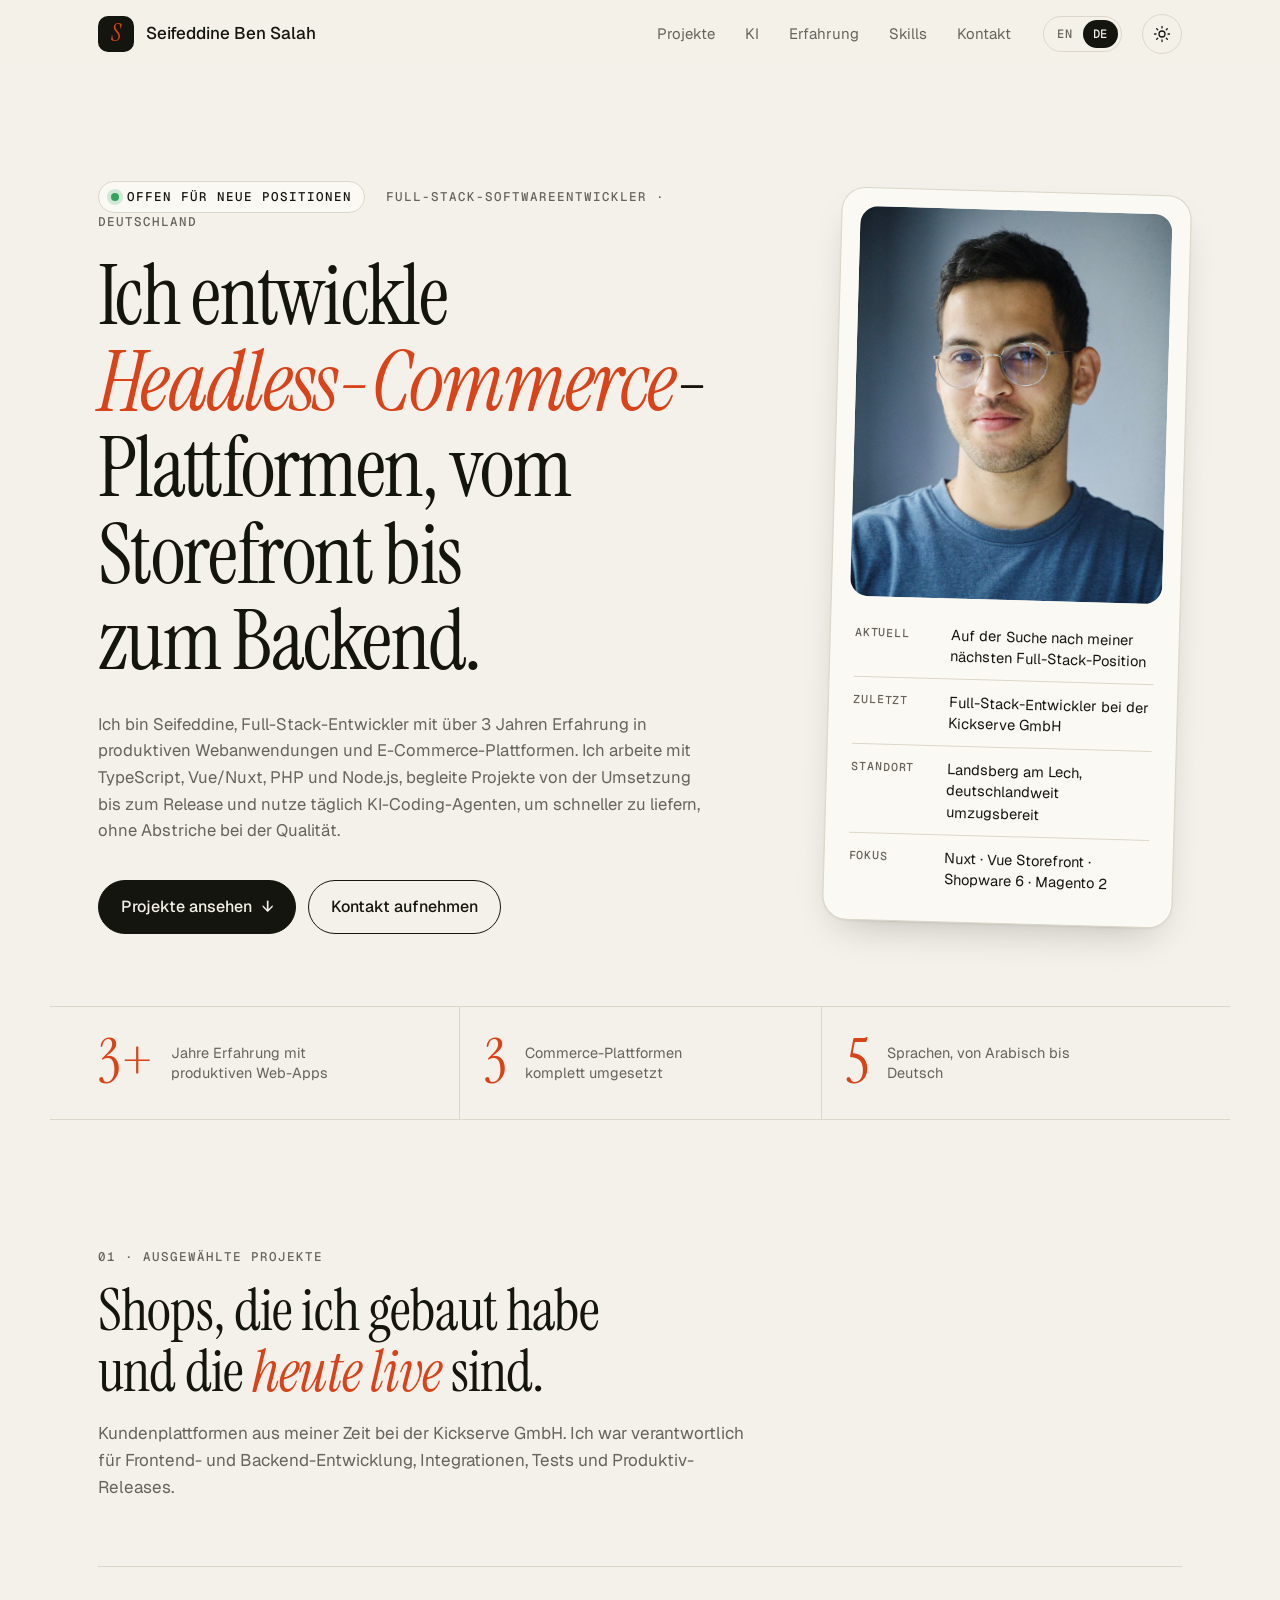
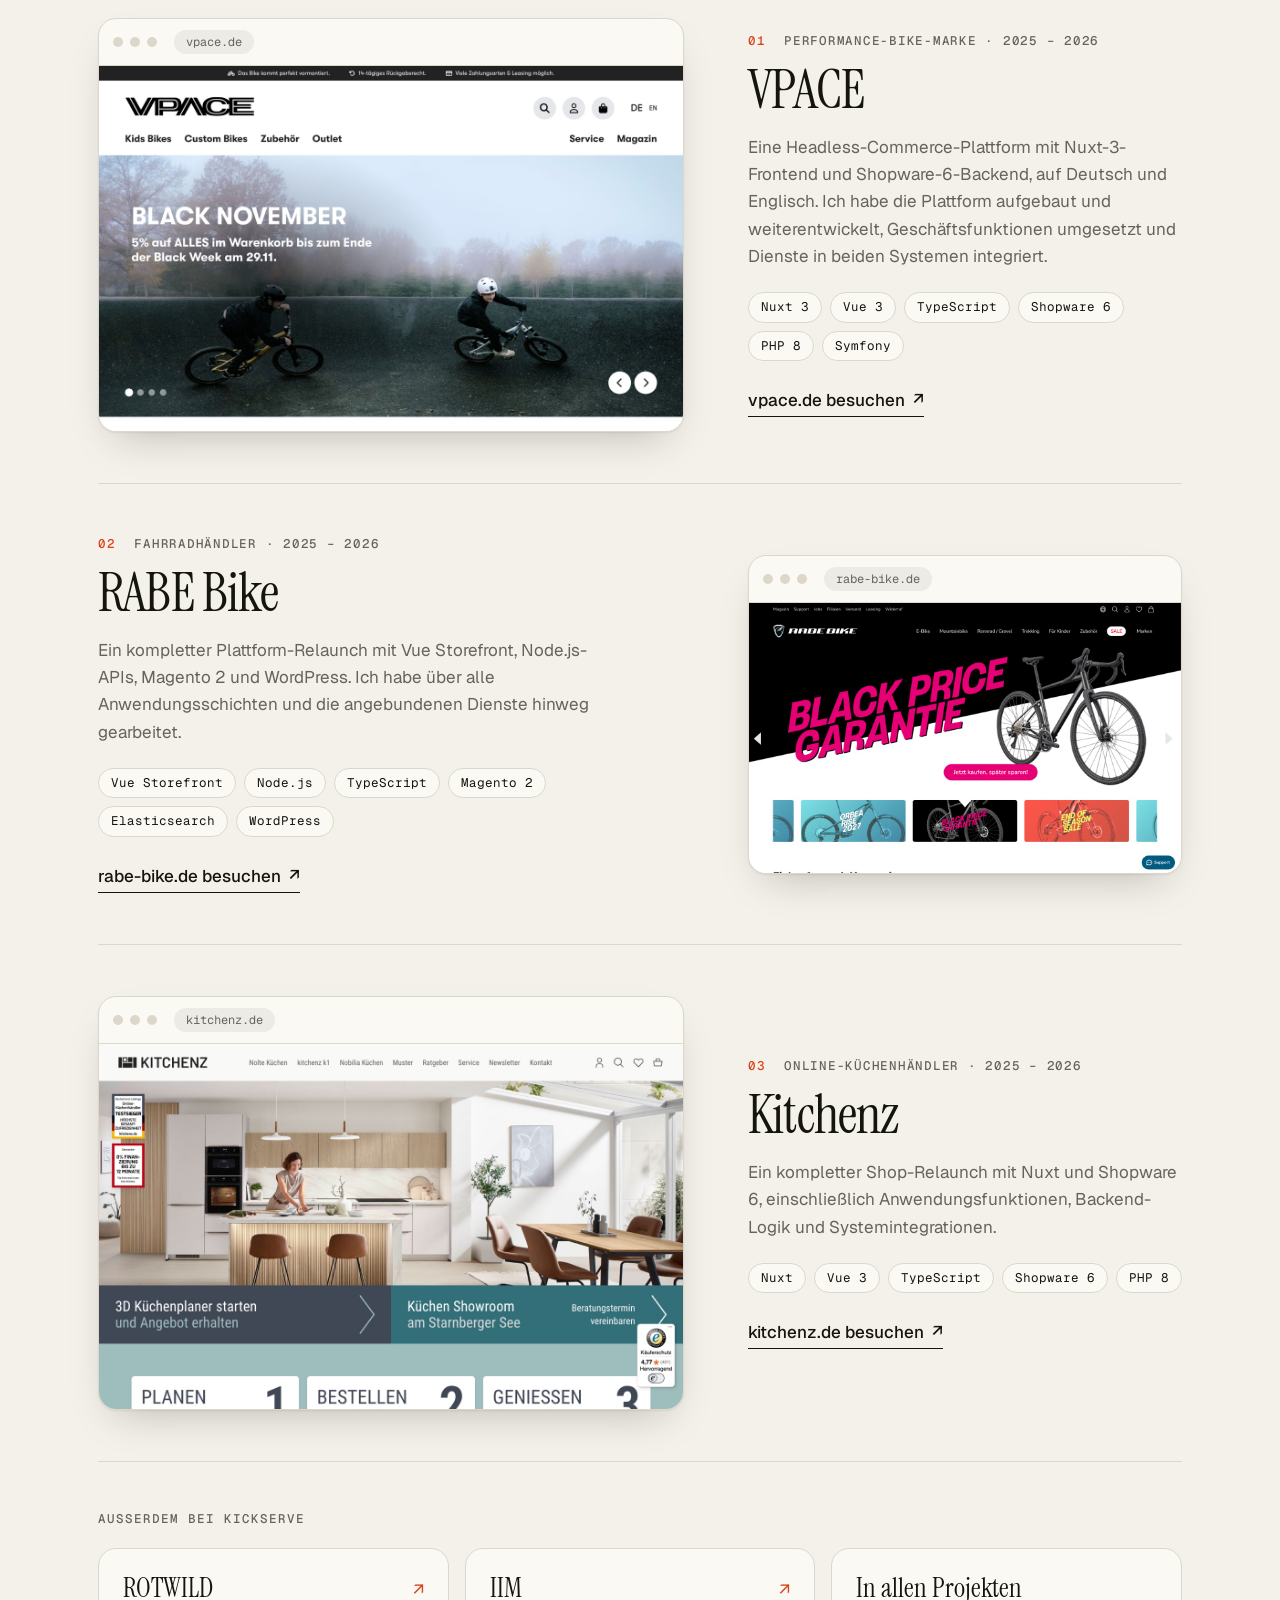
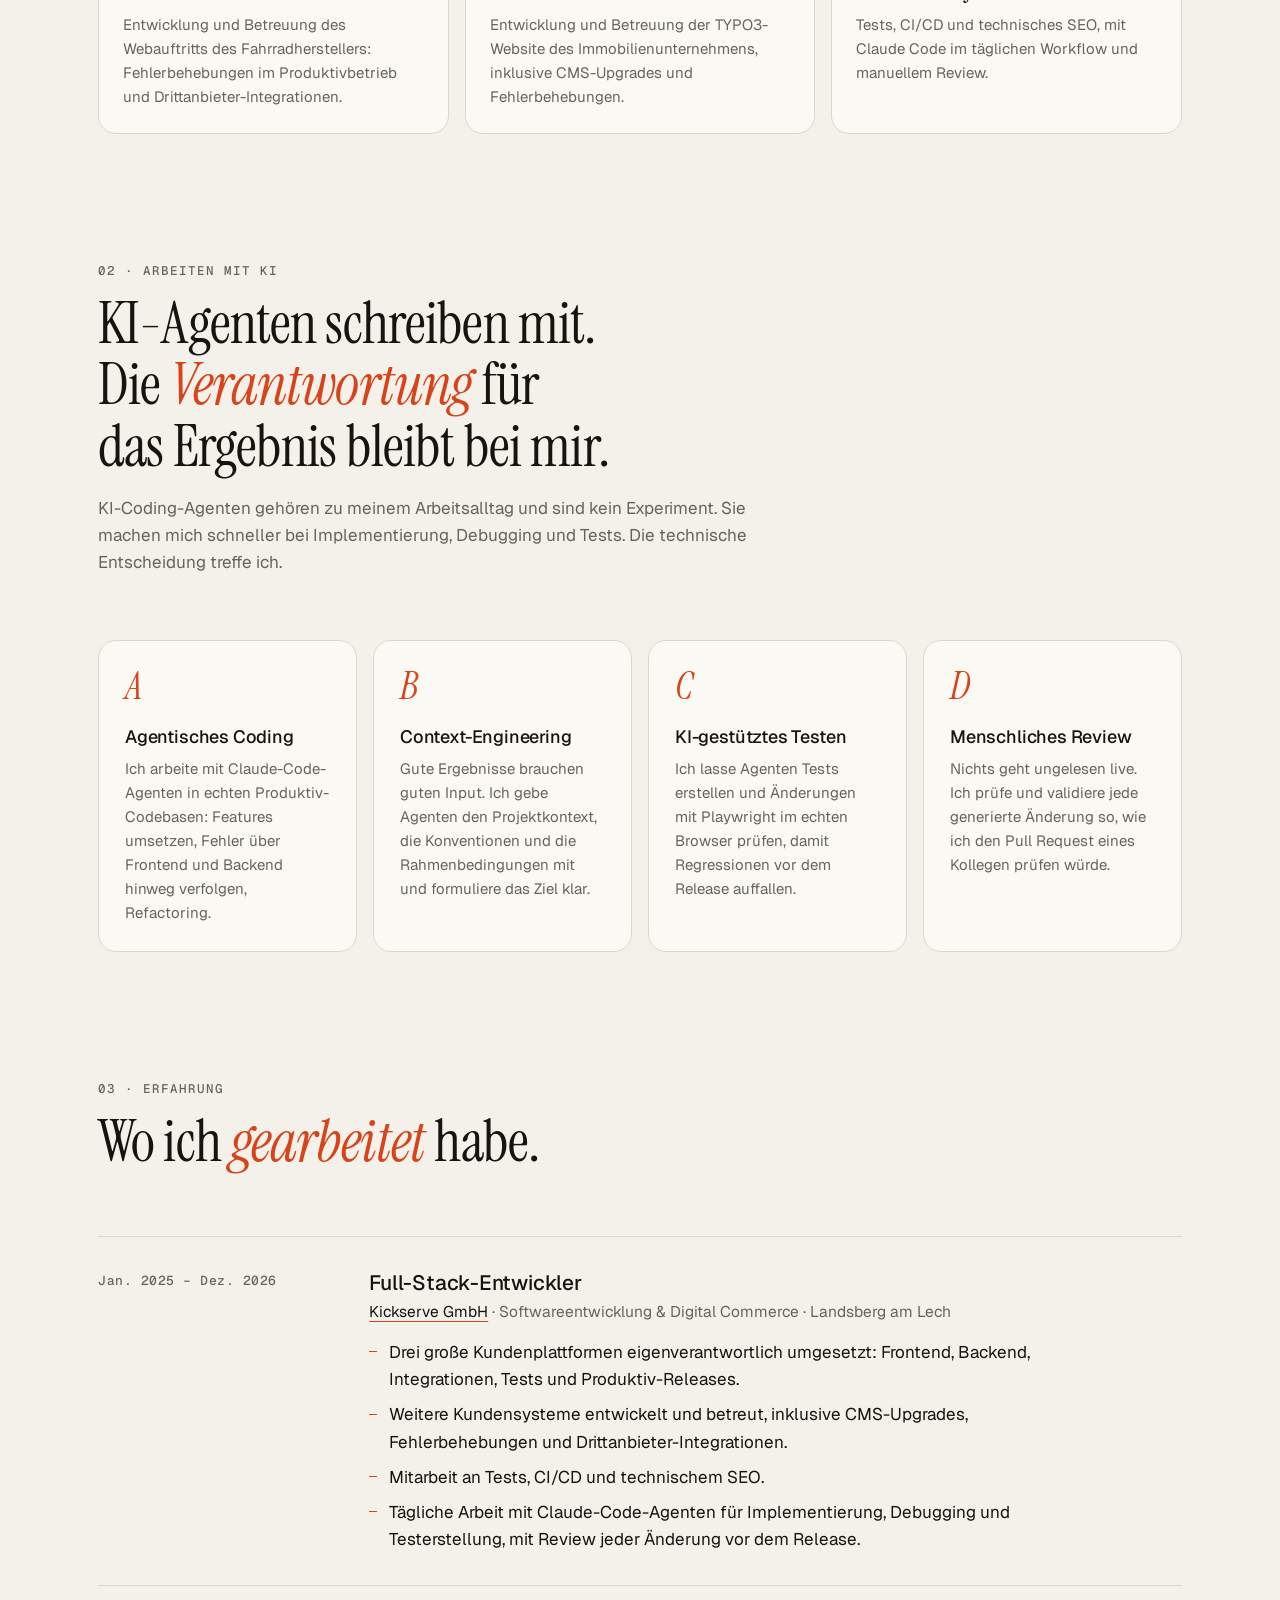
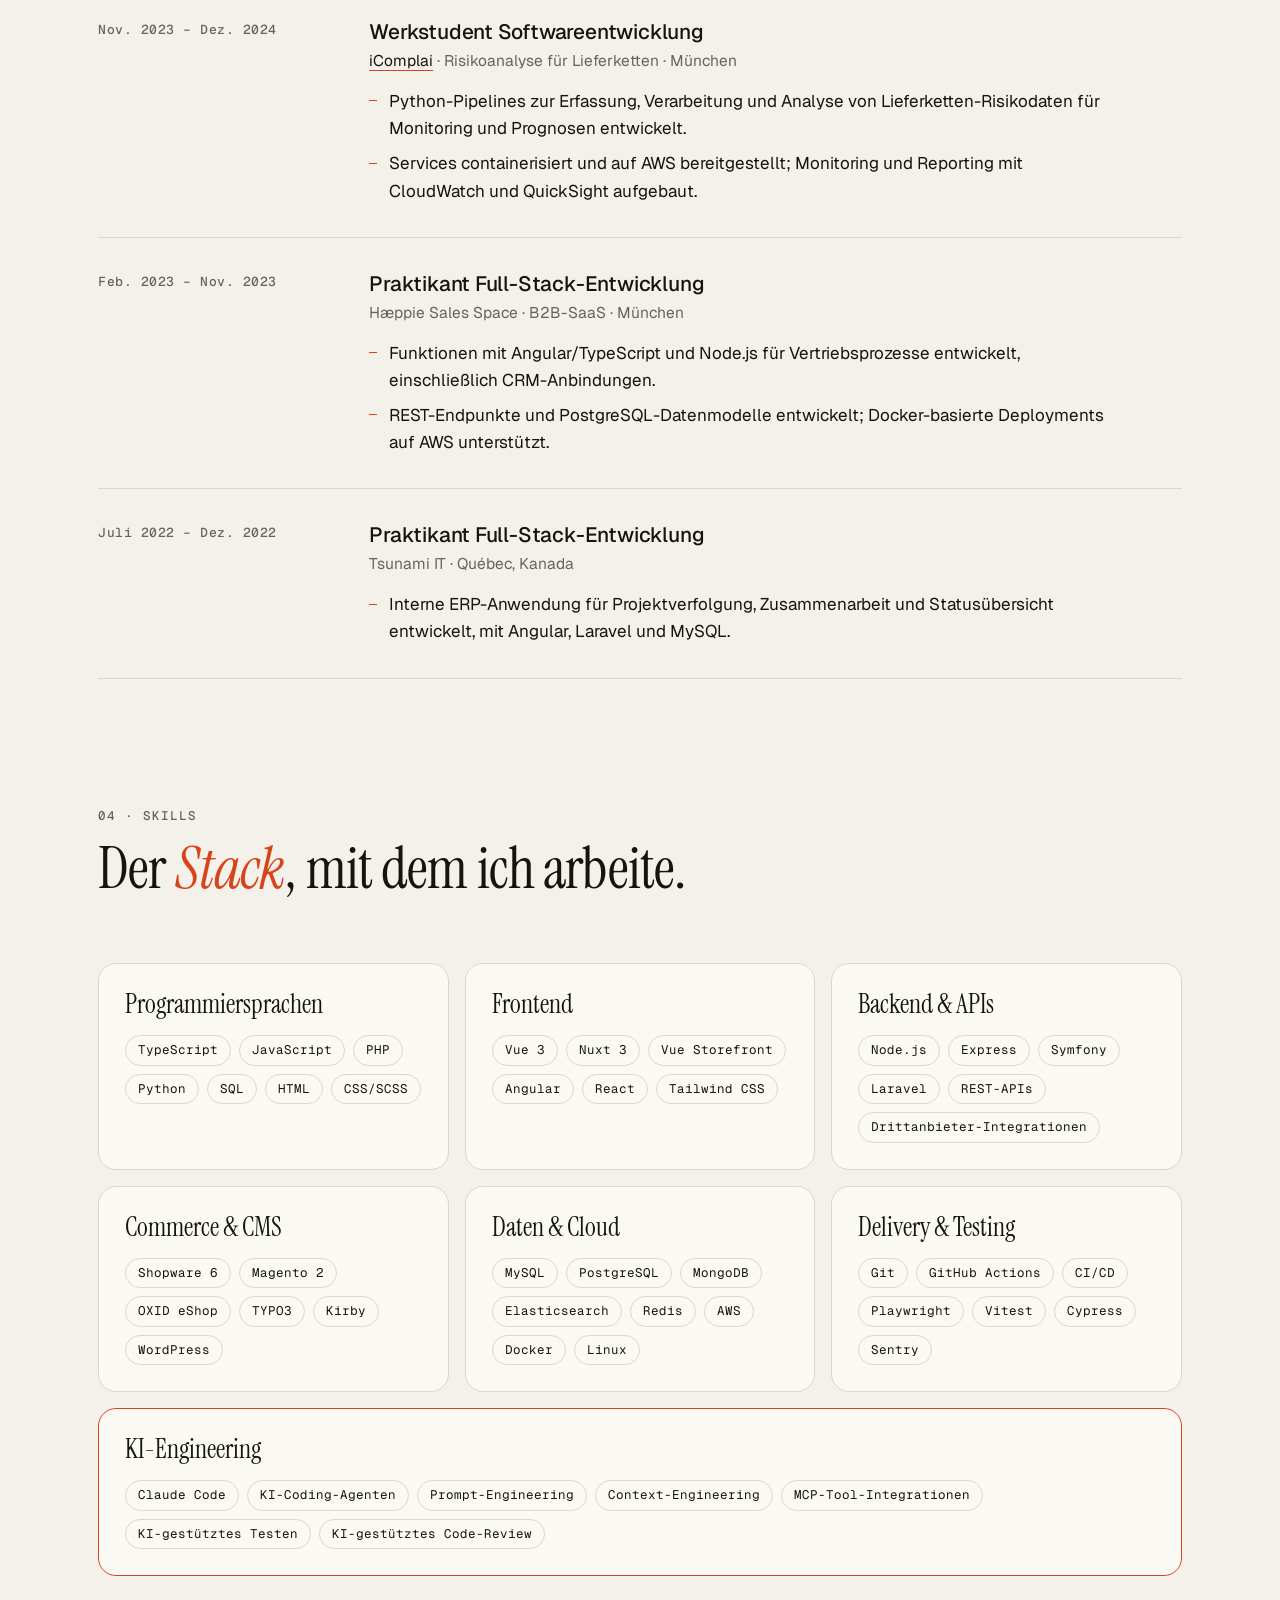
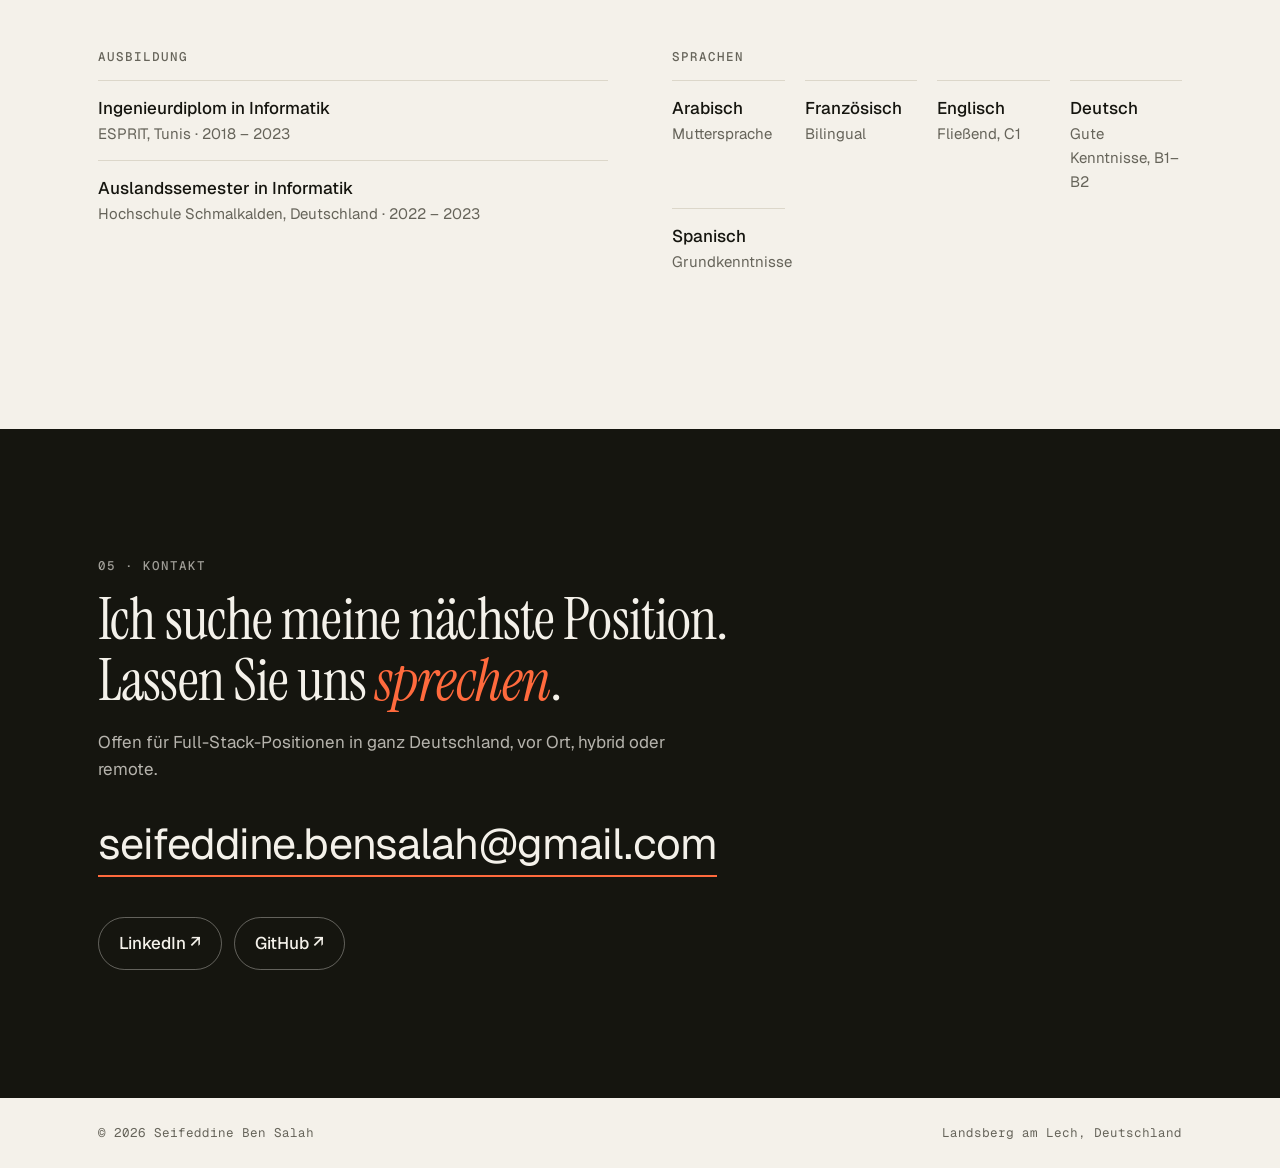
==== de/index.html @ ed7c8c03 "feat: add German version with language switch" ====
<!DOCTYPE html>
<html lang="de">

<head>
  <meta charset="utf-8">
  <meta name="viewport" content="width=device-width, initial-scale=1">
  <title>Seifeddine Ben Salah | Full-Stack-Softwareentwickler</title>
  <meta name="description"
    content="Full-Stack-Softwareentwickler in Deutschland, offen für neue Positionen. Ich entwickle Headless-Commerce-Plattformen mit TypeScript, Vue/Nuxt, PHP und Node.js und arbeite täglich mit KI-Coding-Agenten.">
  <meta name="author" content="Seifeddine Ben Salah">
  <meta name="theme-color" content="#f4f1ea" media="(prefers-color-scheme: light)">
  <meta name="theme-color" content="#0f0f0d" media="(prefers-color-scheme: dark)">

  <meta property="og:type" content="website">
  <meta property="og:locale" content="de_DE">
  <meta property="og:title" content="Seifeddine Ben Salah | Full-Stack-Softwareentwickler">
  <meta property="og:description"
    content="Ich entwickle Headless-Commerce-Plattformen mit TypeScript, Vue/Nuxt, PHP und Node.js.">
  <meta property="og:url" content="https://seifeddinebs.github.io/myportfolio/de/">
  <meta property="og:image" content="https://seifeddinebs.github.io/myportfolio/img/vpace.jpg">

  <link rel="canonical" href="https://seifeddinebs.github.io/myportfolio/de/">
  <link rel="alternate" hreflang="en" href="https://seifeddinebs.github.io/myportfolio/">
  <link rel="alternate" hreflang="de" href="https://seifeddinebs.github.io/myportfolio/de/">
  <link rel="alternate" hreflang="x-default" href="https://seifeddinebs.github.io/myportfolio/">

  <link rel="icon"
    href="data:image/svg+xml,%3Csvg xmlns='http://www.w3.org/2000/svg' viewBox='0 0 64 64'%3E%3Crect width='64' height='64' rx='14' fill='%2315150f'/%3E%3Ctext x='32' y='43' font-family='Georgia,serif' font-style='italic' font-size='34' text-anchor='middle' fill='%23ff6a3d'%3ES%3C/text%3E%3C/svg%3E">

  <link rel="preconnect" href="https://fonts.googleapis.com">
  <link rel="preconnect" href="https://fonts.gstatic.com" crossorigin>
  <link
    href="https://fonts.googleapis.com/css2?family=Geist:wght@400;500;600&family=Geist+Mono:wght@400;500&family=Instrument+Serif:ital@0;1&display=swap"
    rel="stylesheet">
  <link rel="stylesheet" href="../assets/style.css">

  <script>
    // Apply the saved theme before first paint
    try {
      var t = localStorage.getItem('theme');
      if (t === 'light' || t === 'dark') document.documentElement.setAttribute('data-theme', t);
    } catch (e) { }
  </script>
</head>

<body>
  <a class="skip" href="#work">Zum Inhalt springen</a>

  <header class="nav" id="nav">
    <div class="wrap nav__inner">
      <a class="brand" href="#top" aria-label="Seifeddine Ben Salah, zurück nach oben">
        <span class="brand__mark">S</span>
        <span class="brand__name">Seifeddine Ben Salah</span>
      </a>
      <nav class="nav__links" aria-label="Abschnitte">
        <a href="#work">Projekte</a>
        <a href="#ai">KI</a>
        <a href="#experience">Erfahrung</a>
        <a href="#skills">Skills</a>
        <a href="#contact">Kontakt</a>
      </nav>
      <div class="lang" role="group" aria-label="Sprache">
        <a href="../" hreflang="en" lang="en" aria-label="English">EN</a>
        <a href="./" hreflang="de" lang="de" aria-current="true" aria-label="Deutsch">DE</a>
      </div>
      <button class="theme" id="theme" type="button" aria-label="Zwischen hellem und dunklem Design wechseln">
        <svg class="theme__sun" viewBox="0 0 24 24" aria-hidden="true">
          <circle cx="12" cy="12" r="4" />
          <path d="M12 2v2M12 20v2M4.9 4.9l1.4 1.4M17.7 17.7l1.4 1.4M2 12h2M20 12h2M4.9 19.1l1.4-1.4M17.7 6.3l1.4-1.4" />
        </svg>
        <svg class="theme__moon" viewBox="0 0 24 24" aria-hidden="true">
          <path d="M20 14.5A8 8 0 0 1 9.5 4a8 8 0 1 0 10.5 10.5z" />
        </svg>
      </button>
    </div>
  </header>

  <main id="top">

    <!-- ================= HERO ================= -->
    <section class="hero wrap">
      <div class="hero__text">
        <p class="eyebrow reveal"><span class="status"><i></i>Offen für neue Positionen</span>
          Full-Stack-Softwareentwickler · Deutschland</p>
        <h1 class="hero__title reveal">
          Ich entwickle <em>Headless-Commerce</em>-Plattformen, vom Storefront bis zum Backend.
        </h1>
        <p class="hero__lead reveal">
          Ich bin Seifeddine, Full-Stack-Entwickler mit über 3 Jahren Erfahrung in produktiven Webanwendungen
          und E-Commerce-Plattformen. Ich arbeite mit TypeScript, Vue/Nuxt, PHP und Node.js, begleite Projekte
          von der Umsetzung bis zum Release und nutze täglich KI-Coding-Agenten, um schneller zu liefern, ohne
          Abstriche bei der Qualität.
        </p>
        <div class="hero__cta reveal">
          <a class="btn btn--solid" href="#work">Projekte ansehen <span aria-hidden="true">↓</span></a>
          <a class="btn" href="mailto:seifeddine.bensalah@gmail.com">Kontakt aufnehmen</a>
        </div>
      </div>

      <aside class="hero__card reveal">
        <div class="portrait">
          <img src="../img/profile.jpg" width="640" height="800" alt="Porträt von Seifeddine Ben Salah">
        </div>
        <dl class="facts">
          <div>
            <dt>Aktuell</dt>
            <dd>Auf der Suche nach meiner nächsten Full-Stack-Position</dd>
          </div>
          <div>
            <dt>Zuletzt</dt>
            <dd>Full-Stack-Entwickler bei der Kickserve GmbH</dd>
          </div>
          <div>
            <dt>Standort</dt>
            <dd>Landsberg am Lech, deutschlandweit umzugsbereit</dd>
          </div>
          <div>
            <dt>Fokus</dt>
            <dd>Nuxt · Vue Storefront · Shopware 6 · Magento 2</dd>
          </div>
        </dl>
      </aside>
    </section>

    <section class="stats wrap" aria-label="Eckdaten">
      <div class="stat reveal"><b>3+</b><span>Jahre Erfahrung mit produktiven Web-Apps</span></div>
      <div class="stat reveal"><b>3</b><span>Commerce-Plattformen komplett umgesetzt</span></div>
      <div class="stat reveal"><b>5</b><span>Sprachen, von Arabisch bis Deutsch</span></div>
    </section>

    <!-- ================= PROJEKTE ================= -->
    <section class="section wrap" id="work">
      <header class="section__head reveal">
        <p class="eyebrow">01 · Ausgewählte Projekte</p>
        <h2>Shops, die ich gebaut habe und die <em>heute live</em> sind.</h2>
        <p class="section__note">Kundenplattformen aus meiner Zeit bei der Kickserve GmbH. Ich war verantwortlich
          für Frontend- und Backend-Entwicklung, Integrationen, Tests und Produktiv-Releases.</p>
      </header>

      <article class="project reveal">
        <a class="shot" href="https://www.vpace.de/" target="_blank" rel="noopener"
          aria-label="vpace.de in neuem Tab öffnen">
          <span class="shot__bar"><i></i><i></i><i></i><span>vpace.de</span></span>
          <img src="../img/vpace.jpg" width="1280" height="800" loading="lazy" alt="Startseite des VPACE-Onlineshops">
        </a>
        <div class="project__body">
          <p class="project__meta"><span>01</span> Performance-Bike-Marke · 2025 – 2026</p>
          <h3>VPACE</h3>
          <p>Eine Headless-Commerce-Plattform mit Nuxt-3-Frontend und Shopware-6-Backend, auf Deutsch und
            Englisch. Ich habe die Plattform aufgebaut und weiterentwickelt, Geschäftsfunktionen umgesetzt und
            Dienste in beiden Systemen integriert.</p>
          <ul class="tags">
            <li>Nuxt 3</li>
            <li>Vue 3</li>
            <li>TypeScript</li>
            <li>Shopware 6</li>
            <li>PHP 8</li>
            <li>Symfony</li>
          </ul>
          <a class="link" href="https://www.vpace.de/" target="_blank" rel="noopener">vpace.de besuchen <span
              aria-hidden="true">↗</span></a>
        </div>
      </article>

      <article class="project project--flip reveal">
        <a class="shot" href="https://www.rabe-bike.de/" target="_blank" rel="noopener"
          aria-label="rabe-bike.de in neuem Tab öffnen">
          <span class="shot__bar"><i></i><i></i><i></i><span>rabe-bike.de</span></span>
          <img src="../img/rabe.jpg" width="1280" height="800" loading="lazy"
            alt="Startseite des RABE-Bike-Onlineshops">
        </a>
        <div class="project__body">
          <p class="project__meta"><span>02</span> Fahrradhändler · 2025 – 2026</p>
          <h3>RABE Bike</h3>
          <p>Ein kompletter Plattform-Relaunch mit Vue Storefront, Node.js-APIs, Magento 2 und WordPress. Ich
            habe über alle Anwendungsschichten und die angebundenen Dienste hinweg gearbeitet.</p>
          <ul class="tags">
            <li>Vue Storefront</li>
            <li>Node.js</li>
            <li>TypeScript</li>
            <li>Magento 2</li>
            <li>Elasticsearch</li>
            <li>WordPress</li>
          </ul>
          <a class="link" href="https://www.rabe-bike.de/" target="_blank" rel="noopener">rabe-bike.de besuchen <span
              aria-hidden="true">↗</span></a>
        </div>
      </article>

      <article class="project reveal">
        <a class="shot" href="https://www.kitchenz.de/" target="_blank" rel="noopener"
          aria-label="kitchenz.de in neuem Tab öffnen">
          <span class="shot__bar"><i></i><i></i><i></i><span>kitchenz.de</span></span>
          <img src="../img/kitchenz.jpg" width="1280" height="800" loading="lazy"
            alt="Startseite des Kitchenz-Onlineshops">
        </a>
        <div class="project__body">
          <p class="project__meta"><span>03</span> Online-Küchenhändler · 2025 – 2026</p>
          <h3>Kitchenz</h3>
          <p>Ein kompletter Shop-Relaunch mit Nuxt und Shopware 6, einschließlich Anwendungsfunktionen,
            Backend-Logik und Systemintegrationen.</p>
          <ul class="tags">
            <li>Nuxt</li>
            <li>Vue 3</li>
            <li>TypeScript</li>
            <li>Shopware 6</li>
            <li>PHP 8</li>
          </ul>
          <a class="link" href="https://www.kitchenz.de/" target="_blank" rel="noopener">kitchenz.de besuchen <span
              aria-hidden="true">↗</span></a>
        </div>
      </article>

      <div class="more reveal">
        <p class="eyebrow">Außerdem bei Kickserve</p>
        <div class="more__grid">
          <a class="mini" href="https://www.rotwild.com/" target="_blank" rel="noopener">
            <h4>ROTWILD <span aria-hidden="true">↗</span></h4>
            <p>Entwicklung und Betreuung des Webauftritts des Fahrradherstellers: Fehlerbehebungen im
              Produktivbetrieb und Drittanbieter-Integrationen.</p>
          </a>
          <a class="mini" href="https://iim.de/" target="_blank" rel="noopener">
            <h4>IIM <span aria-hidden="true">↗</span></h4>
            <p>Entwicklung und Betreuung der TYPO3-Website des Immobilienunternehmens, inklusive CMS-Upgrades
              und Fehlerbehebungen.</p>
          </a>
          <div class="mini">
            <h4>In allen Projekten</h4>
            <p>Tests, CI/CD und technisches SEO, mit Claude Code im täglichen Workflow und manuellem Review.</p>
          </div>
        </div>
      </div>
    </section>

    <!-- ================= KI ================= -->
    <section class="section wrap" id="ai">
      <header class="section__head reveal">
        <p class="eyebrow">02 · Arbeiten mit KI</p>
        <h2>KI-Agenten schreiben mit. Die <em>Verantwortung</em> für das Ergebnis bleibt bei mir.</h2>
        <p class="section__note">KI-Coding-Agenten gehören zu meinem Arbeitsalltag und sind kein Experiment. Sie
          machen mich schneller bei Implementierung, Debugging und Tests. Die technische Entscheidung treffe
          ich.</p>
      </header>

      <div class="ai">
        <div class="ai__card reveal">
          <span>A</span>
          <h3>Agentisches Coding</h3>
          <p>Ich arbeite mit Claude-Code-Agenten in echten Produktiv-Codebasen: Features umsetzen, Fehler über
            Frontend und Backend hinweg verfolgen, Refactoring.</p>
        </div>
        <div class="ai__card reveal">
          <span>B</span>
          <h3>Context-Engineering</h3>
          <p>Gute Ergebnisse brauchen guten Input. Ich gebe Agenten den Projektkontext, die Konventionen und
            die Rahmenbedingungen mit und formuliere das Ziel klar.</p>
        </div>
        <div class="ai__card reveal">
          <span>C</span>
          <h3>KI-gestütztes Testen</h3>
          <p>Ich lasse Agenten Tests erstellen und Änderungen mit Playwright im echten Browser prüfen, damit
            Regressionen vor dem Release auffallen.</p>
        </div>
        <div class="ai__card reveal">
          <span>D</span>
          <h3>Menschliches Review</h3>
          <p>Nichts geht ungelesen live. Ich prüfe und validiere jede generierte Änderung so, wie ich den Pull
            Request eines Kollegen prüfen würde.</p>
        </div>
      </div>
    </section>

    <!-- ================= ERFAHRUNG ================= -->
    <section class="section wrap" id="experience">
      <header class="section__head reveal">
        <p class="eyebrow">03 · Erfahrung</p>
        <h2>Wo ich <em>gearbeitet</em> habe.</h2>
      </header>

      <ol class="timeline">
        <li class="job reveal">
          <p class="job__date">Jan. 2025 – Dez. 2026</p>
          <div>
            <h3>Full-Stack-Entwickler</h3>
            <p class="job__org"><a href="https://kickserve.de/" target="_blank" rel="noopener">Kickserve GmbH</a>
              · Softwareentwicklung &amp; Digital Commerce · Landsberg am Lech</p>
            <ul>
              <li>Drei große Kundenplattformen eigenverantwortlich umgesetzt: Frontend, Backend,
                Integrationen, Tests und Produktiv-Releases.</li>
              <li>Weitere Kundensysteme entwickelt und betreut, inklusive CMS-Upgrades, Fehlerbehebungen und
                Drittanbieter-Integrationen.</li>
              <li>Mitarbeit an Tests, CI/CD und technischem SEO.</li>
              <li>Tägliche Arbeit mit Claude-Code-Agenten für Implementierung, Debugging und Testerstellung,
                mit Review jeder Änderung vor dem Release.</li>
            </ul>
          </div>
        </li>
        <li class="job reveal">
          <p class="job__date">Nov. 2023 – Dez. 2024</p>
          <div>
            <h3>Werkstudent Softwareentwicklung</h3>
            <p class="job__org"><a href="https://www.icomplai.com/" target="_blank" rel="noopener">iComplai</a>
              · Risikoanalyse für Lieferketten · München</p>
            <ul>
              <li>Python-Pipelines zur Erfassung, Verarbeitung und Analyse von Lieferketten-Risikodaten für
                Monitoring und Prognosen entwickelt.</li>
              <li>Services containerisiert und auf AWS bereitgestellt; Monitoring und Reporting mit CloudWatch
                und QuickSight aufgebaut.</li>
            </ul>
          </div>
        </li>
        <li class="job reveal">
          <p class="job__date">Feb. 2023 – Nov. 2023</p>
          <div>
            <h3>Praktikant Full-Stack-Entwicklung</h3>
            <p class="job__org">Hæppie Sales Space · B2B-SaaS · München</p>
            <ul>
              <li>Funktionen mit Angular/TypeScript und Node.js für Vertriebsprozesse entwickelt,
                einschließlich CRM-Anbindungen.</li>
              <li>REST-Endpunkte und PostgreSQL-Datenmodelle entwickelt; Docker-basierte Deployments auf AWS
                unterstützt.</li>
            </ul>
          </div>
        </li>
        <li class="job reveal">
          <p class="job__date">Juli 2022 – Dez. 2022</p>
          <div>
            <h3>Praktikant Full-Stack-Entwicklung</h3>
            <p class="job__org">Tsunami IT · Québec, Kanada</p>
            <ul>
              <li>Interne ERP-Anwendung für Projektverfolgung, Zusammenarbeit und Statusübersicht entwickelt,
                mit Angular, Laravel und MySQL.</li>
            </ul>
          </div>
        </li>
      </ol>
    </section>

    <!-- ================= SKILLS ================= -->
    <section class="section wrap" id="skills">
      <header class="section__head reveal">
        <p class="eyebrow">04 · Skills</p>
        <h2>Der <em>Stack</em>, mit dem ich arbeite.</h2>
      </header>

      <div class="skills">
        <div class="skill reveal">
          <h3>Programmiersprachen</h3>
          <ul class="tags">
            <li>TypeScript</li>
            <li>JavaScript</li>
            <li>PHP</li>
            <li>Python</li>
            <li>SQL</li>
            <li>HTML</li>
            <li>CSS/SCSS</li>
          </ul>
        </div>
        <div class="skill reveal">
          <h3>Frontend</h3>
          <ul class="tags">
            <li>Vue 3</li>
            <li>Nuxt 3</li>
            <li>Vue Storefront</li>
            <li>Angular</li>
            <li>React</li>
            <li>Tailwind CSS</li>
          </ul>
        </div>
        <div class="skill reveal">
          <h3>Backend &amp; APIs</h3>
          <ul class="tags">
            <li>Node.js</li>
            <li>Express</li>
            <li>Symfony</li>
            <li>Laravel</li>
            <li>REST-APIs</li>
            <li>Drittanbieter-Integrationen</li>
          </ul>
        </div>
        <div class="skill reveal">
          <h3>Commerce &amp; CMS</h3>
          <ul class="tags">
            <li>Shopware 6</li>
            <li>Magento 2</li>
            <li>OXID eShop</li>
            <li>TYPO3</li>
            <li>Kirby</li>
            <li>WordPress</li>
          </ul>
        </div>
        <div class="skill reveal">
          <h3>Daten &amp; Cloud</h3>
          <ul class="tags">
            <li>MySQL</li>
            <li>PostgreSQL</li>
            <li>MongoDB</li>
            <li>Elasticsearch</li>
            <li>Redis</li>
            <li>AWS</li>
            <li>Docker</li>
            <li>Linux</li>
          </ul>
        </div>
        <div class="skill reveal">
          <h3>Delivery &amp; Testing</h3>
          <ul class="tags">
            <li>Git</li>
            <li>GitHub Actions</li>
            <li>CI/CD</li>
            <li>Playwright</li>
            <li>Vitest</li>
            <li>Cypress</li>
            <li>Sentry</li>
          </ul>
        </div>
        <div class="skill skill--wide reveal">
          <h3>KI-Engineering</h3>
          <ul class="tags">
            <li>Claude Code</li>
            <li>KI-Coding-Agenten</li>
            <li>Prompt-Engineering</li>
            <li>Context-Engineering</li>
            <li>MCP-Tool-Integrationen</li>
            <li>KI-gestütztes Testen</li>
            <li>KI-gestütztes Code-Review</li>
          </ul>
        </div>
      </div>

      <div class="duo">
        <div class="reveal">
          <p class="eyebrow">Ausbildung</p>
          <ul class="plain">
            <li><b>Ingenieurdiplom in Informatik</b><span>ESPRIT, Tunis · 2018 – 2023</span></li>
            <li><b>Auslandssemester in Informatik</b><span>Hochschule Schmalkalden, Deutschland · 2022 –
                2023</span></li>
          </ul>
        </div>
        <div class="reveal">
          <p class="eyebrow">Sprachen</p>
          <ul class="plain plain--row">
            <li><b>Arabisch</b><span>Muttersprache</span></li>
            <li><b>Französisch</b><span>Bilingual</span></li>
            <li><b>Englisch</b><span>Fließend, C1</span></li>
            <li><b>Deutsch</b><span>Gute Kenntnisse, B1–B2</span></li>
            <li><b>Spanisch</b><span>Grundkenntnisse</span></li>
          </ul>
        </div>
      </div>
    </section>

    <!-- ================= KONTAKT ================= -->
    <section class="contact" id="contact">
      <div class="wrap reveal">
        <p class="eyebrow">05 · Kontakt</p>
        <h2>Ich suche meine nächste Position. Lassen Sie uns <em>sprechen</em>.</h2>
        <p class="contact__note">Offen für Full-Stack-Positionen in ganz Deutschland, vor Ort, hybrid oder
          remote.</p>
        <a class="contact__mail" href="mailto:seifeddine.bensalah@gmail.com">seifeddine.bensalah@gmail.com</a>
        <div class="contact__links">
          <a href="https://www.linkedin.com/in/seifeddinebensalah/" target="_blank" rel="noopener">LinkedIn <span
              aria-hidden="true">↗</span></a>
          <a href="https://github.com/SeifeddineBS" target="_blank" rel="noopener">GitHub <span
              aria-hidden="true">↗</span></a>
        </div>
      </div>
    </section>
  </main>

  <footer class="footer wrap">
    <span>© <span id="year">2026</span> Seifeddine Ben Salah</span>
    <span>Landsberg am Lech, Deutschland</span>
  </footer>

  <script src="../assets/main.js" defer></script>
</body>

</html>
---- assets/style.css ----
/* ---------- Tokens ---------- */
:root {
  --bg: #f4f1ea;
  --bg-raised: #fbf9f4;
  --ink: #15150f;
  --muted: #66645a;
  --line: #dcd7ca;
  --accent: #d9431a;
  --accent-ink: #ffffff;
  --shadow: 0 1px 2px rgba(21, 21, 15, .06), 0 18px 40px -18px rgba(21, 21, 15, .28);

  --serif: "Instrument Serif", "Iowan Old Style", Georgia, serif;
  --sans: "Geist", ui-sans-serif, system-ui, -apple-system, "Segoe UI", sans-serif;
  --mono: "Geist Mono", ui-monospace, "SF Mono", Menlo, monospace;

  --wrap: 1180px;
  --gutter: clamp(20px, 4vw, 48px);
  --radius: 18px;
  color-scheme: light;
}

@media (prefers-color-scheme: dark) {
  :root:not([data-theme="light"]) {
    --bg: #0f0f0d;
    --bg-raised: #191916;
    --ink: #efece3;
    --muted: #a09d91;
    --line: #2c2b26;
    --accent: #ff6a3d;
    --accent-ink: #15150f;
    --shadow: 0 1px 2px rgba(0, 0, 0, .4), 0 24px 48px -20px rgba(0, 0, 0, .8);
    color-scheme: dark;
  }
}

:root[data-theme="dark"] {
  --bg: #0f0f0d;
  --bg-raised: #191916;
  --ink: #efece3;
  --muted: #a09d91;
  --line: #2c2b26;
  --accent: #ff6a3d;
  --accent-ink: #15150f;
  --shadow: 0 1px 2px rgba(0, 0, 0, .4), 0 24px 48px -20px rgba(0, 0, 0, .8);
  color-scheme: dark;
}

/* ---------- Base ---------- */
*,
*::before,
*::after { box-sizing: border-box; }

html { scroll-behavior: smooth; scroll-padding-top: 88px; -webkit-text-size-adjust: 100%; }

body {
  margin: 0;
  background: var(--bg);
  color: var(--ink);
  font: 400 17px/1.6 var(--sans);
  -webkit-font-smoothing: antialiased;
  text-rendering: optimizeLegibility;
  overflow-x: hidden;
}

img { display: block; max-width: 100%; height: auto; }
a { color: inherit; }
ul, ol { margin: 0; padding: 0; list-style: none; }
h1, h2, h3, h4, p, dl, dd { margin: 0; }
em { font-style: italic; color: var(--accent); }

::selection { background: var(--accent); color: var(--accent-ink); }

:focus-visible { outline: 2px solid var(--accent); outline-offset: 3px; border-radius: 6px; }

.wrap { width: 100%; max-width: var(--wrap); margin-inline: auto; padding-inline: var(--gutter); }

.skip {
  position: absolute; left: 16px; top: -60px; z-index: 100;
  background: var(--ink); color: var(--bg); padding: 10px 16px; border-radius: 10px;
}
.skip:focus { top: 16px; }

.eyebrow {
  font: 500 12.5px/1.4 var(--mono);
  letter-spacing: .08em;
  text-transform: uppercase;
  color: var(--muted);
}

/* ---------- Nav ---------- */
.nav {
  position: sticky; top: 0; z-index: 50;
  background: color-mix(in srgb, var(--bg) 82%, transparent);
  backdrop-filter: blur(14px) saturate(1.4);
  -webkit-backdrop-filter: blur(14px) saturate(1.4);
  border-bottom: 1px solid transparent;
  transition: border-color .25s;
}
.nav.is-stuck { border-bottom-color: var(--line); }
.nav__inner { display: flex; align-items: center; gap: 20px; height: 68px; }

.brand { display: inline-flex; align-items: center; gap: 12px; text-decoration: none; font-weight: 500; margin-right: auto; }
.brand__mark {
  display: grid; place-items: center; width: 36px; height: 36px; border-radius: 10px;
  background: var(--ink); color: var(--accent);
  font: italic 400 24px/1 var(--serif); padding-bottom: 2px;
}
:root[data-theme="dark"] .brand__mark { color: var(--accent); background: var(--bg-raised); border: 1px solid var(--line); }
@media (prefers-color-scheme: dark) {
  :root:not([data-theme="light"]) .brand__mark { background: var(--bg-raised); border: 1px solid var(--line); }
}

.nav__links { display: flex; gap: 6px; }
.nav__links a {
  text-decoration: none; font-size: 15px; color: var(--muted);
  padding: 8px 12px; border-radius: 999px; transition: color .2s, background .2s;
}
.nav__links a:hover { color: var(--ink); background: color-mix(in srgb, var(--ink) 7%, transparent); }

.lang { display: flex; flex: none; padding: 3px; border: 1px solid var(--line); border-radius: 999px; }
.lang a {
  font: 500 12px/1 var(--mono); letter-spacing: .06em; text-decoration: none; color: var(--muted);
  padding: 8px 10px; border-radius: 999px; transition: color .2s, background .2s;
}
.lang a:hover { color: var(--ink); }
.lang a[aria-current="true"] { background: var(--ink); color: var(--bg); }

.theme {
  display: grid; place-items: center; width: 40px; height: 40px; flex: none;
  border: 1px solid var(--line); border-radius: 999px; background: transparent; color: var(--ink);
  cursor: pointer; transition: background .2s, transform .2s;
}
.theme:hover { background: color-mix(in srgb, var(--ink) 7%, transparent); transform: rotate(18deg); }
.theme svg { width: 18px; height: 18px; fill: none; stroke: currentColor; stroke-width: 1.7; stroke-linecap: round; stroke-linejoin: round; }
.theme__moon { display: none; }
:root[data-theme="dark"] .theme__sun { display: none; }
:root[data-theme="dark"] .theme__moon { display: block; }
@media (prefers-color-scheme: dark) {
  :root:not([data-theme="light"]) .theme__sun { display: none; }
  :root:not([data-theme="light"]) .theme__moon { display: block; }
}

/* ---------- Hero ---------- */
.hero {
  display: grid; grid-template-columns: minmax(0, 1.5fr) minmax(280px, .8fr);
  gap: clamp(32px, 6vw, 88px); align-items: center;
  padding-block: clamp(48px, 9vw, 112px) clamp(40px, 6vw, 72px);
}
.hero__title {
  font: 400 clamp(2.7rem, 6.6vw, 5.4rem)/1.02 var(--serif);
  letter-spacing: -.02em;
  margin-top: 22px;
  text-wrap: balance;
}
.hero__lead { max-width: 56ch; margin-top: 28px; font-size: clamp(1.02rem, 1.3vw, 1.18rem); color: var(--muted); }
.hero__cta { display: flex; flex-wrap: wrap; gap: 12px; margin-top: 36px; }

.btn {
  display: inline-flex; align-items: center; gap: 10px;
  padding: 13px 22px; border-radius: 999px; border: 1px solid var(--ink);
  font-weight: 500; font-size: 16px; text-decoration: none;
  transition: transform .2s, background .2s, color .2s;
}
.btn:hover { transform: translateY(-2px); background: var(--ink); color: var(--bg); }
.btn--solid { background: var(--ink); color: var(--bg); }
.btn--solid:hover { background: var(--accent); border-color: var(--accent); color: var(--accent-ink); }

.hero__card {
  background: var(--bg-raised); border: 1px solid var(--line); border-radius: calc(var(--radius) + 6px);
  padding: 18px; box-shadow: var(--shadow); transform: rotate(1.6deg);
  transition: transform .4s cubic-bezier(.2, .7, .2, 1);
}
.hero__card:hover { transform: rotate(0deg); }
.portrait { border-radius: var(--radius); overflow: hidden; background: var(--line); aspect-ratio: 4 / 5; }
.portrait img { width: 100%; height: 100%; object-fit: cover; }
.facts { padding: 6px 6px 2px; }
.facts > div { display: grid; grid-template-columns: 84px 1fr; gap: 12px; padding: 12px 0; border-top: 1px solid var(--line); }
.facts > div:first-child { border-top: 0; margin-top: 8px; }
.facts dt { font: 500 11.5px/1.7 var(--mono); letter-spacing: .08em; text-transform: uppercase; color: var(--muted); }
.facts dd { font-size: 14.5px; line-height: 1.45; }

/* ---------- Stats ---------- */
.stats {
  display: grid; grid-template-columns: repeat(3, 1fr);
  border-block: 1px solid var(--line);
}
.stat { display: flex; align-items: center; gap: 18px; padding: 26px 24px 26px 0; }
.stat + .stat { padding-left: 24px; border-left: 1px solid var(--line); }
.stat b { font: 400 clamp(2.6rem, 5vw, 3.8rem)/1 var(--serif); color: var(--accent); }
.stat span { font-size: 14.5px; line-height: 1.4; color: var(--muted); max-width: 20ch; }

/* ---------- Sections ---------- */
.section { padding-block: clamp(72px, 10vw, 136px) 0; }
.section__head { max-width: 760px; margin-bottom: clamp(36px, 5vw, 64px); }
.section__head h2,
.contact h2 {
  font: 400 clamp(2.1rem, 4.6vw, 3.6rem)/1.06 var(--serif);
  letter-spacing: -.015em; margin-top: 14px; text-wrap: balance;
}
.section__note { margin-top: 18px; color: var(--muted); max-width: 60ch; }

/* ---------- Projects ---------- */
.project {
  display: grid; grid-template-columns: minmax(0, 1.35fr) minmax(0, 1fr);
  gap: clamp(24px, 5vw, 72px); align-items: center;
  padding-block: clamp(28px, 4vw, 52px);
  border-top: 1px solid var(--line);
}
.project--flip .shot { order: 2; }

.shot {
  display: block; text-decoration: none; overflow: hidden;
  border: 1px solid var(--line); border-radius: var(--radius);
  background: var(--bg-raised); box-shadow: var(--shadow);
  transition: transform .45s cubic-bezier(.2, .7, .2, 1), box-shadow .45s;
}
.shot:hover { transform: translateY(-6px); }
.shot__bar {
  display: flex; align-items: center; gap: 7px; padding: 11px 14px;
  border-bottom: 1px solid var(--line);
}
.shot__bar i { width: 10px; height: 10px; border-radius: 50%; background: var(--line); }
.shot__bar span {
  margin-left: 10px; font: 400 12px/1 var(--mono); color: var(--muted);
  padding: 6px 12px; border-radius: 999px; background: color-mix(in srgb, var(--ink) 6%, transparent);
}
.shot img { width: 100%; aspect-ratio: 16 / 10; object-fit: cover; object-position: top; transition: transform .8s cubic-bezier(.2, .7, .2, 1); }
.shot:hover img { transform: scale(1.03); }

.project__meta { font: 500 12.5px/1.4 var(--mono); letter-spacing: .06em; text-transform: uppercase; color: var(--muted); }
.project__meta span { color: var(--accent); margin-right: 10px; }
.project h3 { font: 400 clamp(2.2rem, 4.2vw, 3.4rem)/1.05 var(--serif); letter-spacing: -.015em; margin: 12px 0 16px; }
.project__body > p:not(.project__meta) { color: var(--muted); max-width: 46ch; }

.tags { display: flex; flex-wrap: wrap; gap: 8px; margin-top: 22px; }
.tags li {
  font: 400 12.5px/1 var(--mono); padding: 8px 12px; border-radius: 999px;
  border: 1px solid var(--line); background: var(--bg-raised); white-space: nowrap;
}

.link {
  display: inline-flex; gap: 8px; margin-top: 26px; font-weight: 500; text-decoration: none;
  padding-bottom: 3px; background: linear-gradient(currentColor, currentColor) 0 100% / 100% 1px no-repeat;
  transition: color .2s, background-size .3s;
}
.link:hover { color: var(--accent); }
.link span, .mini h4 span, .contact__links span { transition: transform .25s; display: inline-block; }
.link:hover span, .mini:hover h4 span, .contact__links a:hover span { transform: translate(3px, -3px); }

.more { border-top: 1px solid var(--line); padding-top: clamp(28px, 4vw, 48px); }
.more__grid { display: grid; grid-template-columns: repeat(3, 1fr); gap: 16px; margin-top: 20px; }
.mini {
  display: block; text-decoration: none; padding: 24px;
  border: 1px solid var(--line); border-radius: var(--radius); background: var(--bg-raised);
  transition: transform .25s, border-color .25s;
}
a.mini:hover { transform: translateY(-4px); border-color: var(--ink); }
.mini h4 { font: 400 1.7rem/1.1 var(--serif); display: flex; justify-content: space-between; align-items: baseline; }
.mini h4 span { font: 400 1.1rem var(--sans); color: var(--accent); }
.mini p { margin-top: 10px; font-size: 15px; color: var(--muted); }

/* ---------- AI ---------- */
.ai { display: grid; grid-template-columns: repeat(4, 1fr); gap: 16px; }
.ai__card {
  padding: 26px; border: 1px solid var(--line); border-radius: var(--radius); background: var(--bg-raised);
  transition: transform .25s, border-color .25s;
}
.ai__card:hover { transform: translateY(-4px); border-color: var(--accent); }
.ai__card span { font: italic 400 2.4rem/1 var(--serif); color: var(--accent); }
.ai__card h3 { font: 500 1.12rem/1.3 var(--sans); letter-spacing: -.01em; margin-top: 18px; }
.ai__card p { margin-top: 8px; font-size: 15px; color: var(--muted); }

.status {
  display: inline-flex; align-items: center; gap: 8px; margin-right: 12px; padding: 6px 12px;
  border: 1px solid var(--line); border-radius: 999px; background: var(--bg-raised); color: var(--ink);
}
.status i { width: 8px; height: 8px; border-radius: 50%; background: #2fa45f; box-shadow: 0 0 0 4px rgba(47, 164, 95, .2); }

/* ---------- Experience ---------- */
.job {
  display: grid; grid-template-columns: 220px minmax(0, 1fr); gap: clamp(16px, 4vw, 56px);
  padding-block: 32px; border-top: 1px solid var(--line);
}
.job:last-child { border-bottom: 1px solid var(--line); }
.job__date { font: 500 13px/1.9 var(--mono); letter-spacing: .04em; color: var(--muted); }
.job h3 { font: 500 1.3rem/1.3 var(--sans); letter-spacing: -.01em; }
.job__org { margin-top: 4px; color: var(--muted); font-size: 15.5px; }
.job__org a { color: var(--ink); text-decoration-color: var(--accent); text-underline-offset: 4px; }
.job__org a:hover { color: var(--accent); }
.job ul { margin-top: 14px; display: grid; gap: 8px; max-width: 68ch; }
.job li { position: relative; padding-left: 20px; }
.job li::before { content: ""; position: absolute; left: 0; top: .72em; width: 8px; height: 1px; background: var(--accent); }

/* ---------- Skills ---------- */
.skills { display: grid; grid-template-columns: repeat(3, 1fr); gap: 16px; }
.skill { padding: 26px; border: 1px solid var(--line); border-radius: var(--radius); background: var(--bg-raised); }
.skill h3 { font: 400 1.65rem/1.1 var(--serif); }
.skill .tags { margin-top: 16px; }
.skill .tags li { background: transparent; }
.skill--wide { grid-column: 1 / -1; border-color: var(--accent); }

.duo { display: grid; grid-template-columns: 1fr 1fr; gap: clamp(28px, 5vw, 72px); margin-top: clamp(40px, 6vw, 72px); }
.plain { margin-top: 14px; }
.plain li { display: flex; flex-direction: column; padding: 14px 0; border-top: 1px solid var(--line); }
.plain b { font-weight: 500; }
.plain span { color: var(--muted); font-size: 15px; }
.plain--row { display: grid; grid-template-columns: repeat(auto-fill, minmax(110px, 1fr)); column-gap: 20px; }

/* ---------- Contact ---------- */
.contact {
  margin-top: clamp(80px, 11vw, 150px);
  padding-block: clamp(72px, 10vw, 128px);
  background: var(--ink); color: var(--bg);
}
.contact .eyebrow { color: color-mix(in srgb, var(--bg) 62%, transparent); }
.contact em { color: #ff6a3d; }
.contact__mail {
  display: inline-block; margin-top: 36px; text-decoration: none; overflow-wrap: anywhere;
  font: 400 clamp(1.35rem, 3.6vw, 2.7rem)/1.2 var(--sans); letter-spacing: -.02em;
  padding-bottom: 6px; background: linear-gradient(#ff6a3d, #ff6a3d) 0 100% / 100% 2px no-repeat;
  transition: color .2s;
}
.contact__mail:hover { color: #ff6a3d; }
.contact__note { margin-top: 18px; max-width: 52ch; opacity: .72; }
.contact__links { display: flex; flex-wrap: wrap; gap: 12px; margin-top: 40px; }
.contact__links a {
  text-decoration: none; padding: 12px 20px; border-radius: 999px; font-weight: 500;
  border: 1px solid color-mix(in srgb, var(--bg) 35%, transparent); transition: background .2s, color .2s;
}
.contact__links a:hover { background: var(--bg); color: var(--ink); }

:root[data-theme="dark"] .contact { background: var(--bg-raised); color: var(--ink); border-top: 1px solid var(--line); }
:root[data-theme="dark"] .contact .eyebrow { color: var(--muted); }
:root[data-theme="dark"] .contact__links a { border-color: var(--line); }
:root[data-theme="dark"] .contact__links a:hover { background: var(--ink); color: var(--bg); }
@media (prefers-color-scheme: dark) {
  :root:not([data-theme="light"]) .contact { background: var(--bg-raised); color: var(--ink); border-top: 1px solid var(--line); }
  :root:not([data-theme="light"]) .contact .eyebrow { color: var(--muted); }
  :root:not([data-theme="light"]) .contact__links a { border-color: var(--line); }
  :root:not([data-theme="light"]) .contact__links a:hover { background: var(--ink); color: var(--bg); }
}

.footer {
  display: flex; flex-wrap: wrap; justify-content: space-between; gap: 8px;
  padding-block: 26px; font: 400 12.5px/1.4 var(--mono); color: var(--muted);
}

/* ---------- Reveal on scroll ---------- */
.js .reveal { opacity: 0; transform: translateY(18px); transition: opacity .7s ease, transform .7s cubic-bezier(.2, .7, .2, 1); }
.js .reveal.is-in { opacity: 1; transform: none; }
.js .hero__card.reveal { transform: translateY(18px) rotate(1.6deg); }
.js .hero__card.reveal.is-in { transform: rotate(1.6deg); }
.js .hero__card.reveal.is-in:hover { transform: rotate(0deg); }

@media (prefers-reduced-motion: reduce) {
  html { scroll-behavior: auto; }
  .js .reveal { opacity: 1; transform: none; transition: none; }
  .js .hero__card.reveal { transform: none; }
  * { transition-duration: .01ms !important; }
}

/* ---------- Responsive ---------- */
@media (max-width: 900px) {
  .hero { grid-template-columns: 1fr; }
  .hero__card { max-width: 420px; }
  .project, .project--flip { grid-template-columns: 1fr; }
  .project--flip .shot { order: 0; }
  .more__grid, .skills, .ai { grid-template-columns: 1fr 1fr; }
  .job { grid-template-columns: 1fr; gap: 6px; }
  .duo { grid-template-columns: 1fr; }
}

@media (max-width: 640px) {
  body { font-size: 16px; }
  .brand__name { display: none; }
  .nav__inner { gap: 8px; }
  .nav__links { gap: 0; flex: 1; min-width: 0; overflow-x: auto; scrollbar-width: none; margin-right: 4px; }
  .nav__links::-webkit-scrollbar { display: none; }
  .nav__links a { padding: 8px 8px; font-size: 14px; white-space: nowrap; }
  .brand { margin-right: 4px; }
  .stats { grid-template-columns: 1fr; }
  .stat { padding: 18px 0; }
  .stat + .stat { padding-left: 0; border-left: 0; border-top: 1px solid var(--line); }
  .stat b { min-width: 64px; }
  .stat span { max-width: none; }
  .more__grid, .skills, .ai { grid-template-columns: 1fr; }
  .status { display: flex; width: fit-content; margin: 0 0 12px; }
  .facts > div { grid-template-columns: 76px 1fr; }
}
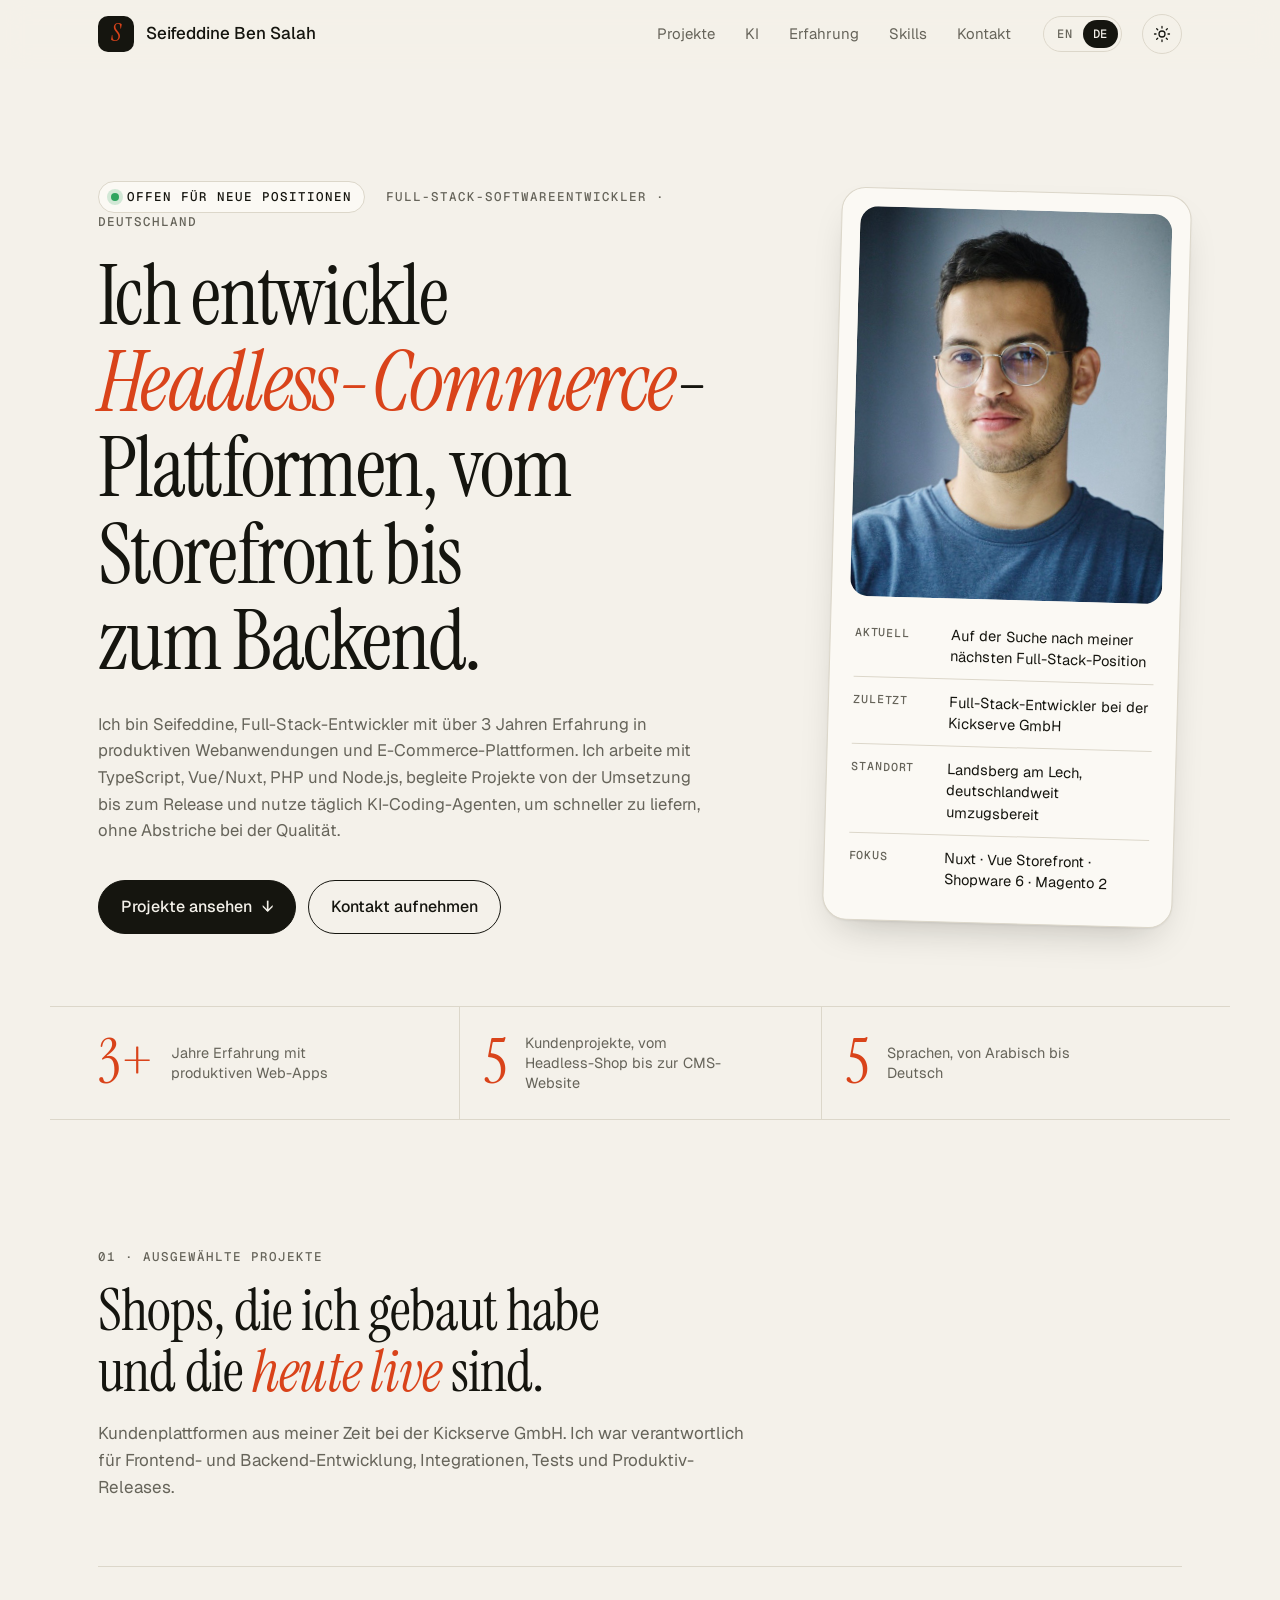
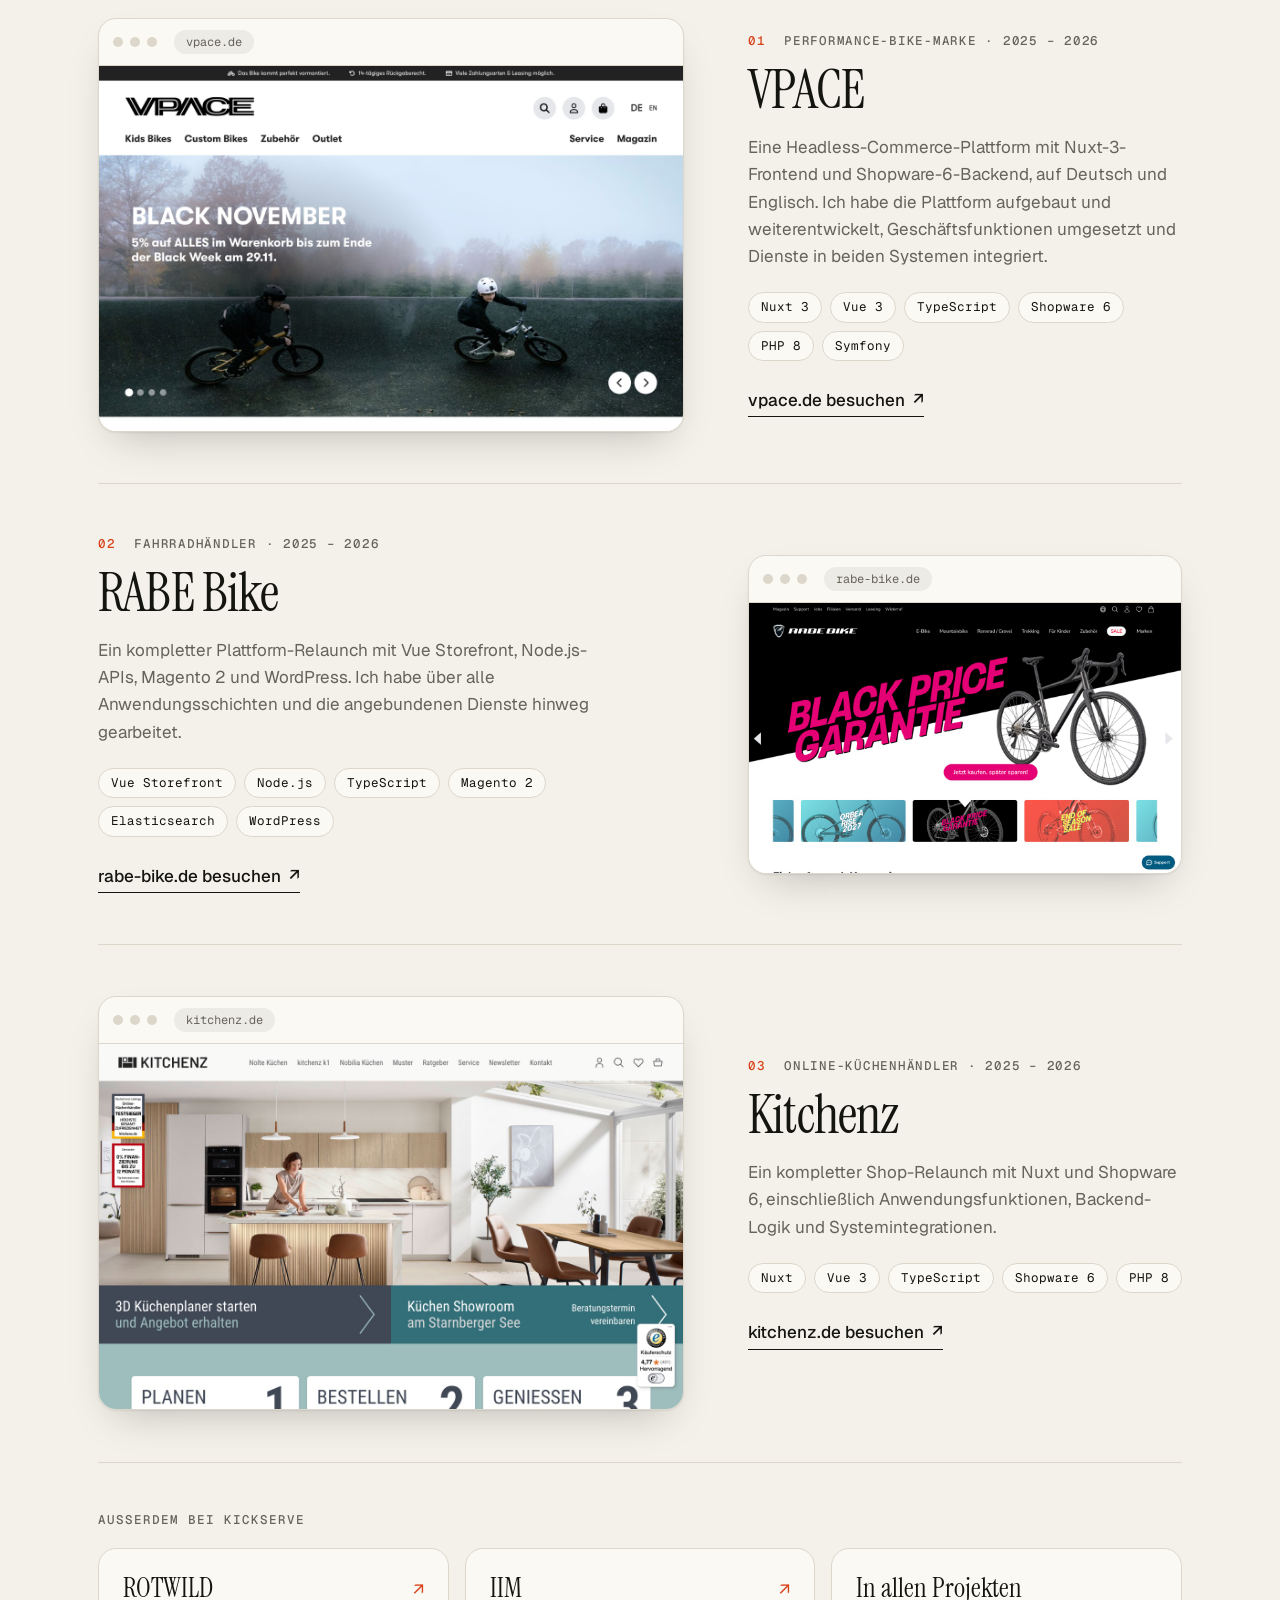
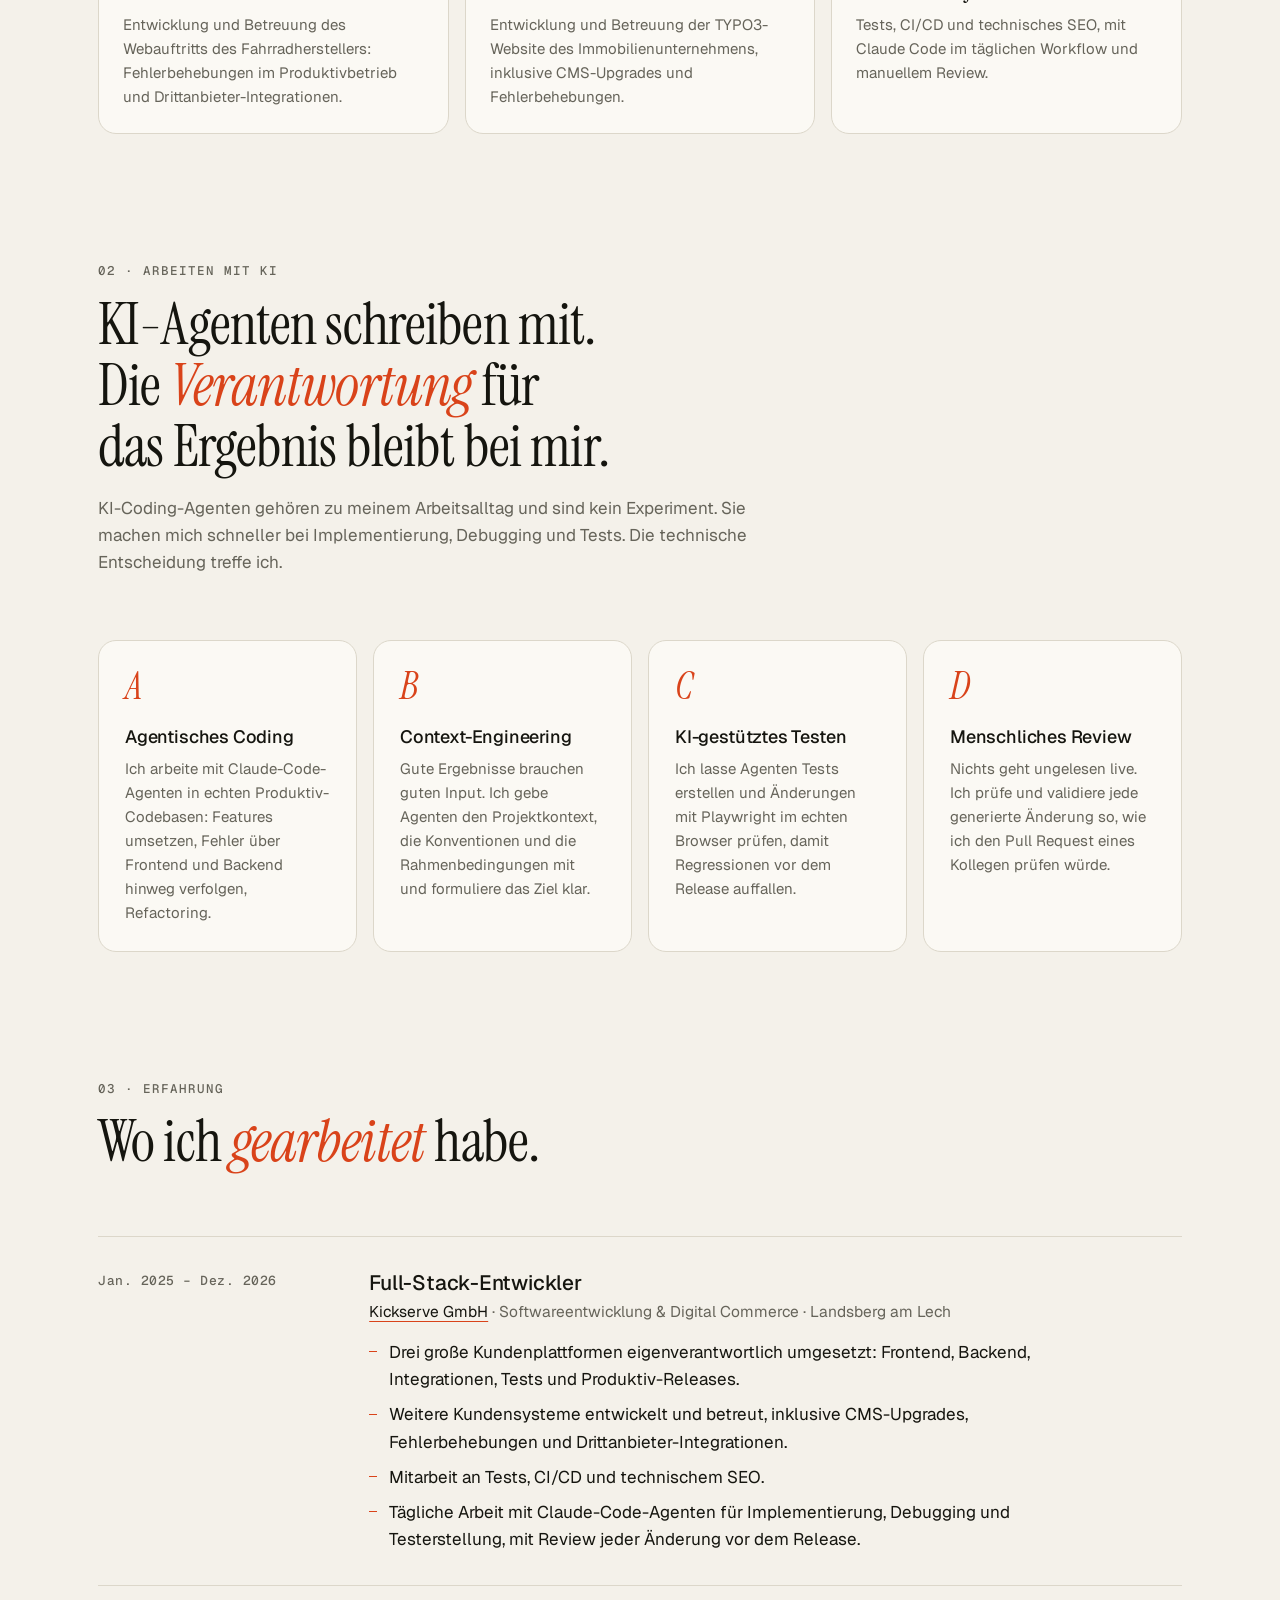
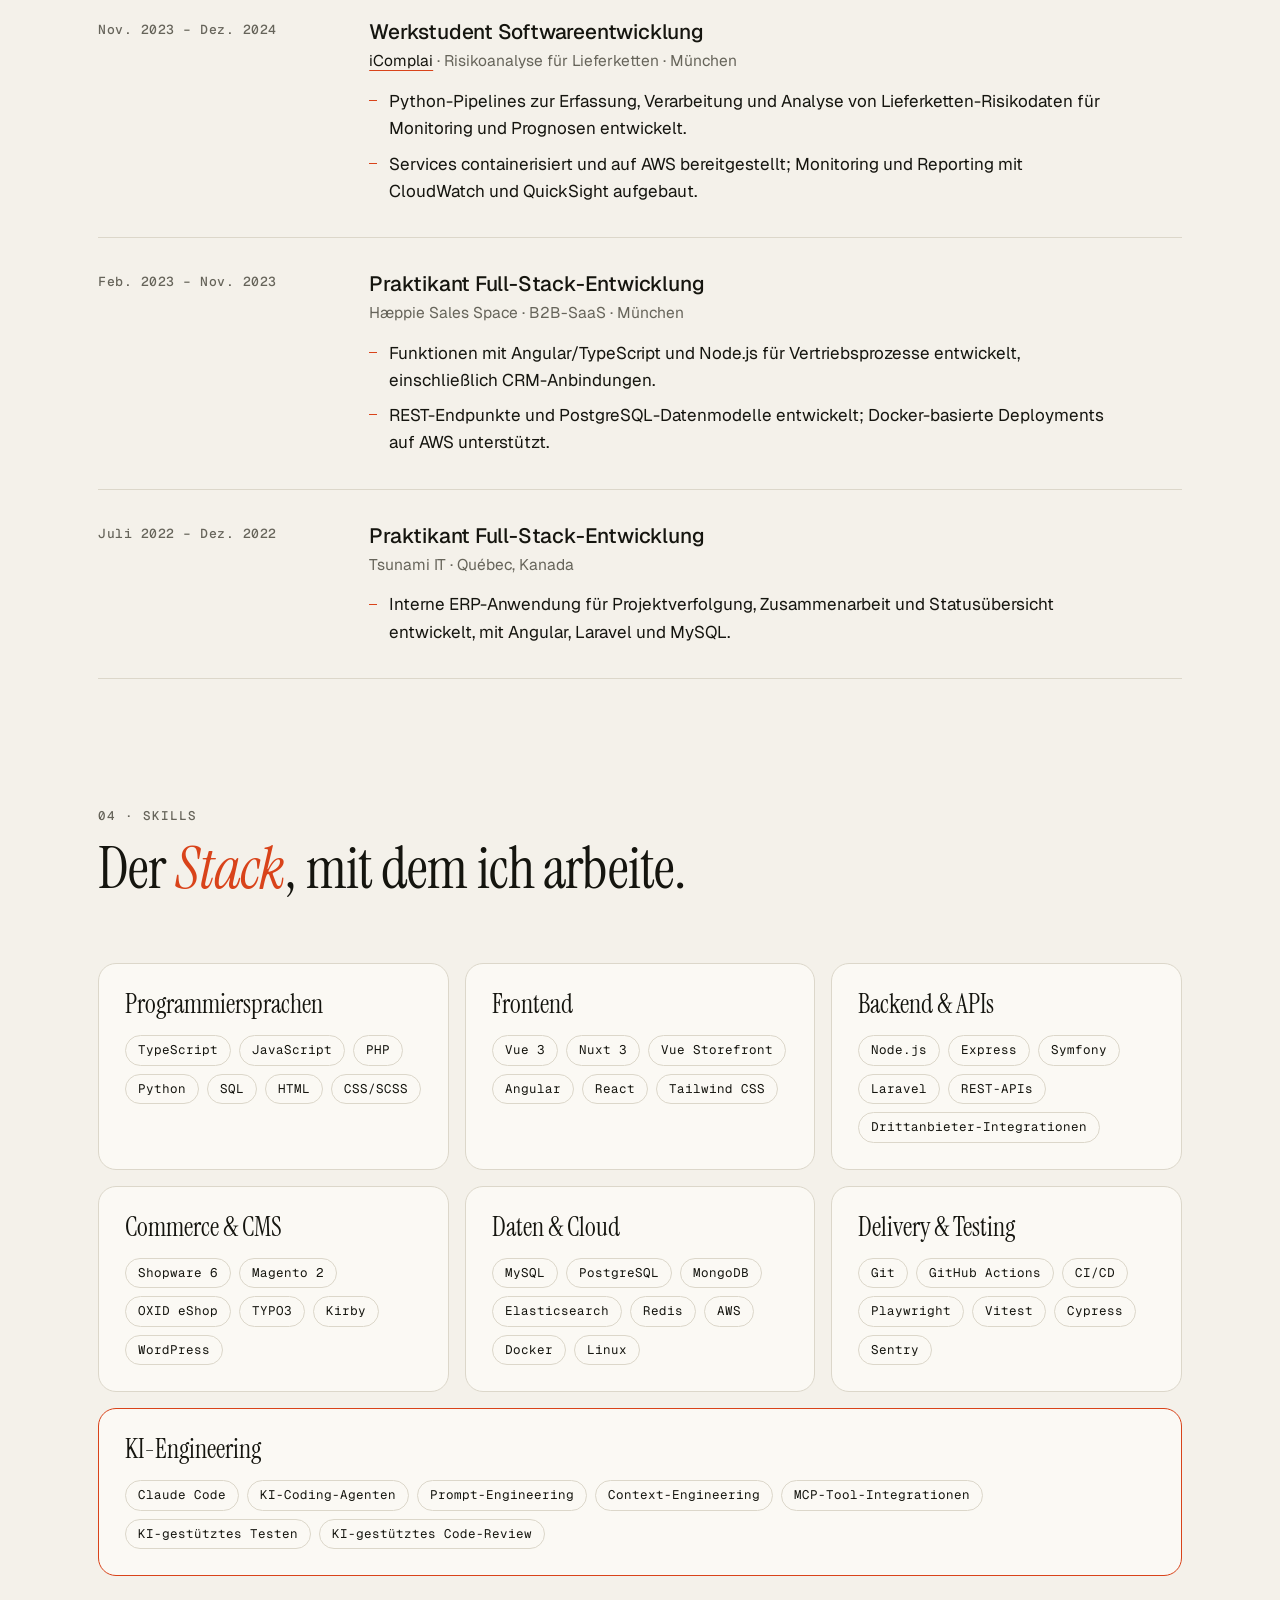
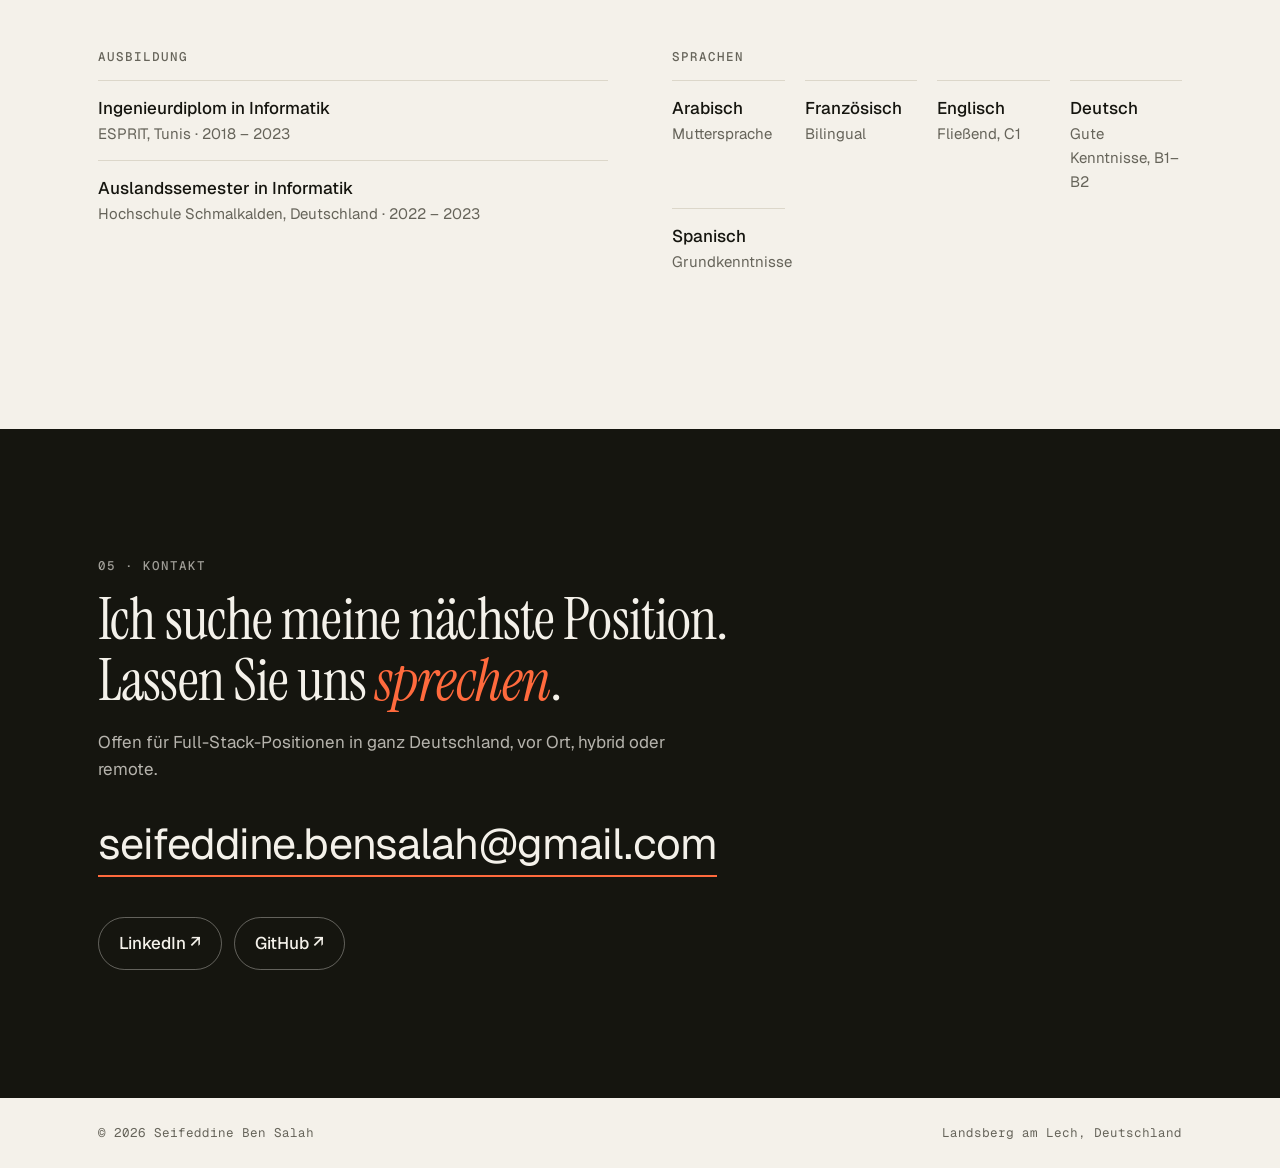
==== commit 4e0e1923: "feat: separate /en/ and /de/ pages, update key facts" ====
--- a/de/index.html
+++ b/de/index.html
@@ -20,7 +20,7 @@
   <meta property="og:image" content="https://seifeddinebs.github.io/myportfolio/img/vpace.jpg">
 
   <link rel="canonical" href="https://seifeddinebs.github.io/myportfolio/de/">
-  <link rel="alternate" hreflang="en" href="https://seifeddinebs.github.io/myportfolio/">
+  <link rel="alternate" hreflang="en" href="https://seifeddinebs.github.io/myportfolio/en/">
   <link rel="alternate" hreflang="de" href="https://seifeddinebs.github.io/myportfolio/de/">
   <link rel="alternate" hreflang="x-default" href="https://seifeddinebs.github.io/myportfolio/">
 
@@ -60,7 +60,7 @@
         <a href="#contact">Kontakt</a>
       </nav>
       <div class="lang" role="group" aria-label="Sprache">
-        <a href="../" hreflang="en" lang="en" aria-label="English">EN</a>
+        <a href="../en/" hreflang="en" lang="en" aria-label="English">EN</a>
         <a href="./" hreflang="de" lang="de" aria-current="true" aria-label="Deutsch">DE</a>
       </div>
       <button class="theme" id="theme" type="button" aria-label="Zwischen hellem und dunklem Design wechseln">
@@ -124,7 +124,7 @@
 
     <section class="stats wrap" aria-label="Eckdaten">
       <div class="stat reveal"><b>3+</b><span>Jahre Erfahrung mit produktiven Web-Apps</span></div>
-      <div class="stat reveal"><b>3</b><span>Commerce-Plattformen komplett umgesetzt</span></div>
+      <div class="stat reveal"><b>5</b><span>Kundenprojekte, vom Headless-Shop bis zur CMS-Website</span></div>
       <div class="stat reveal"><b>5</b><span>Sprachen, von Arabisch bis Deutsch</span></div>
     </section>
 
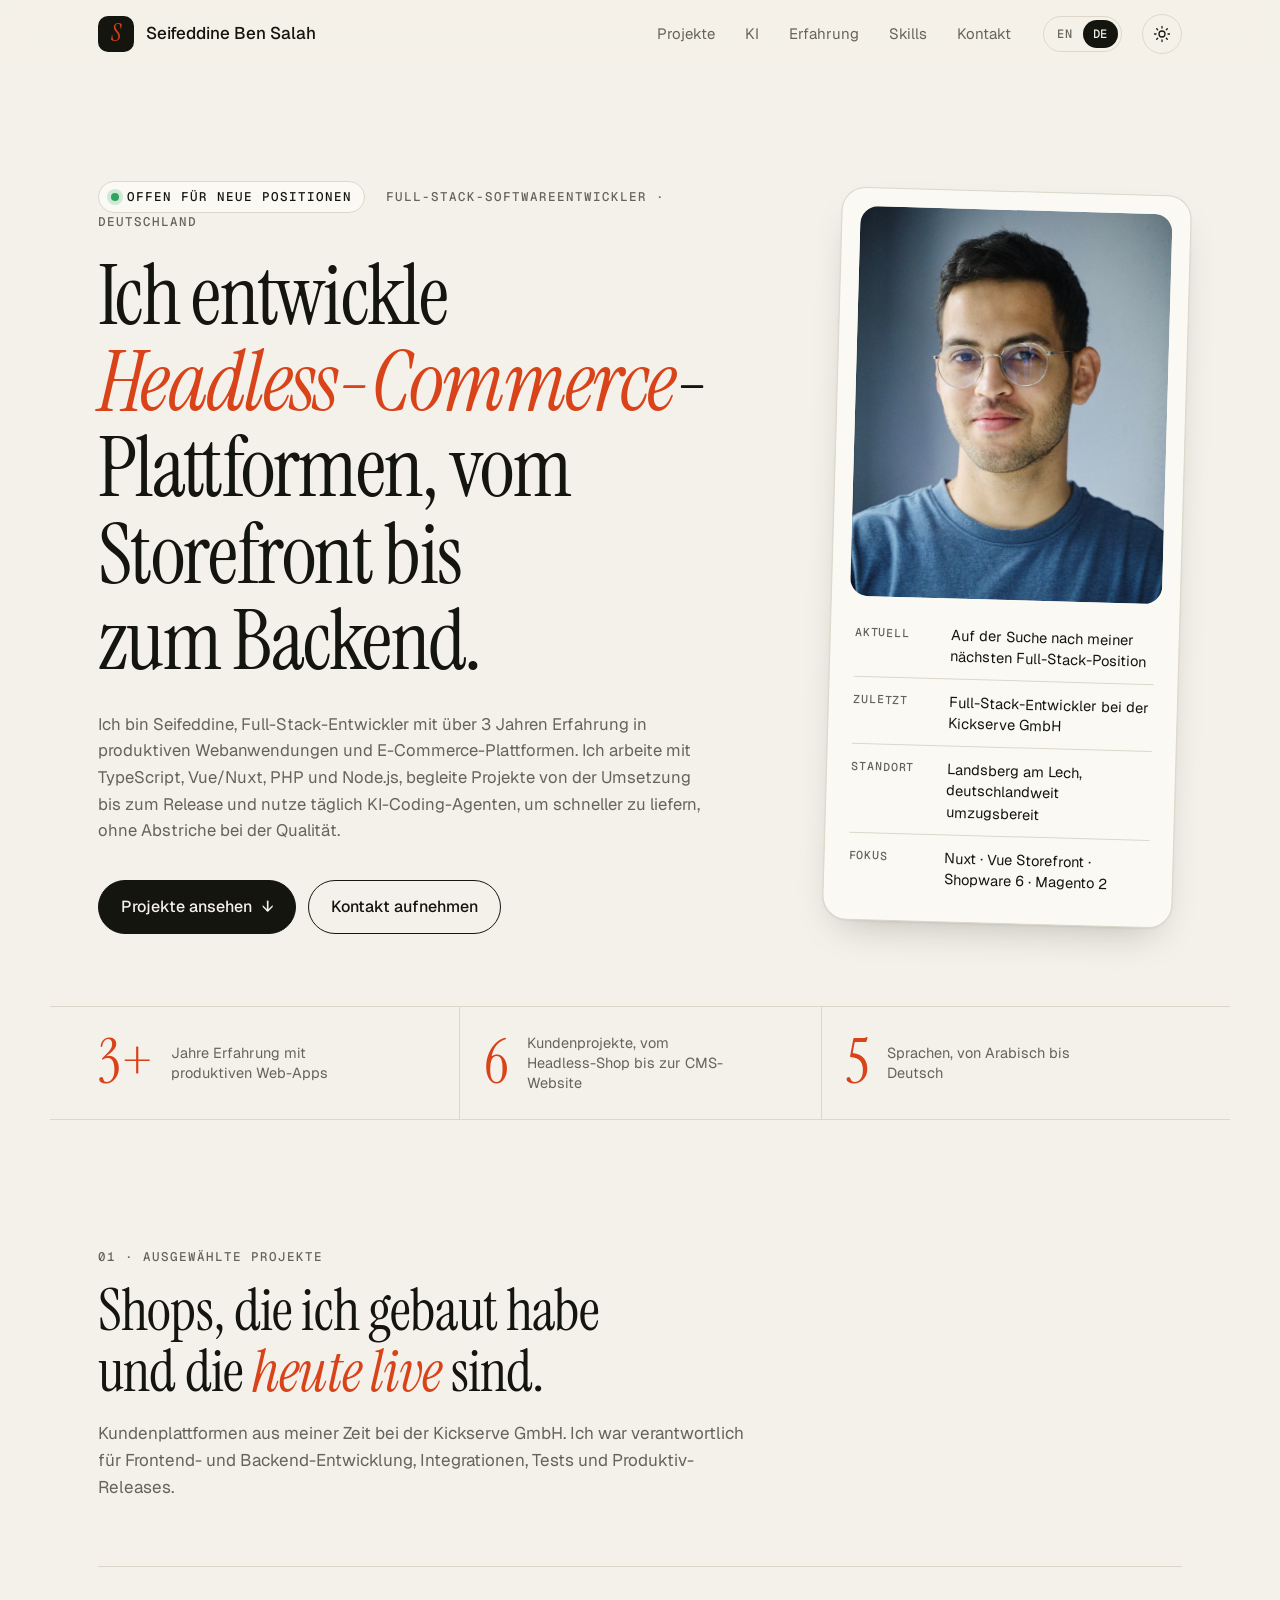
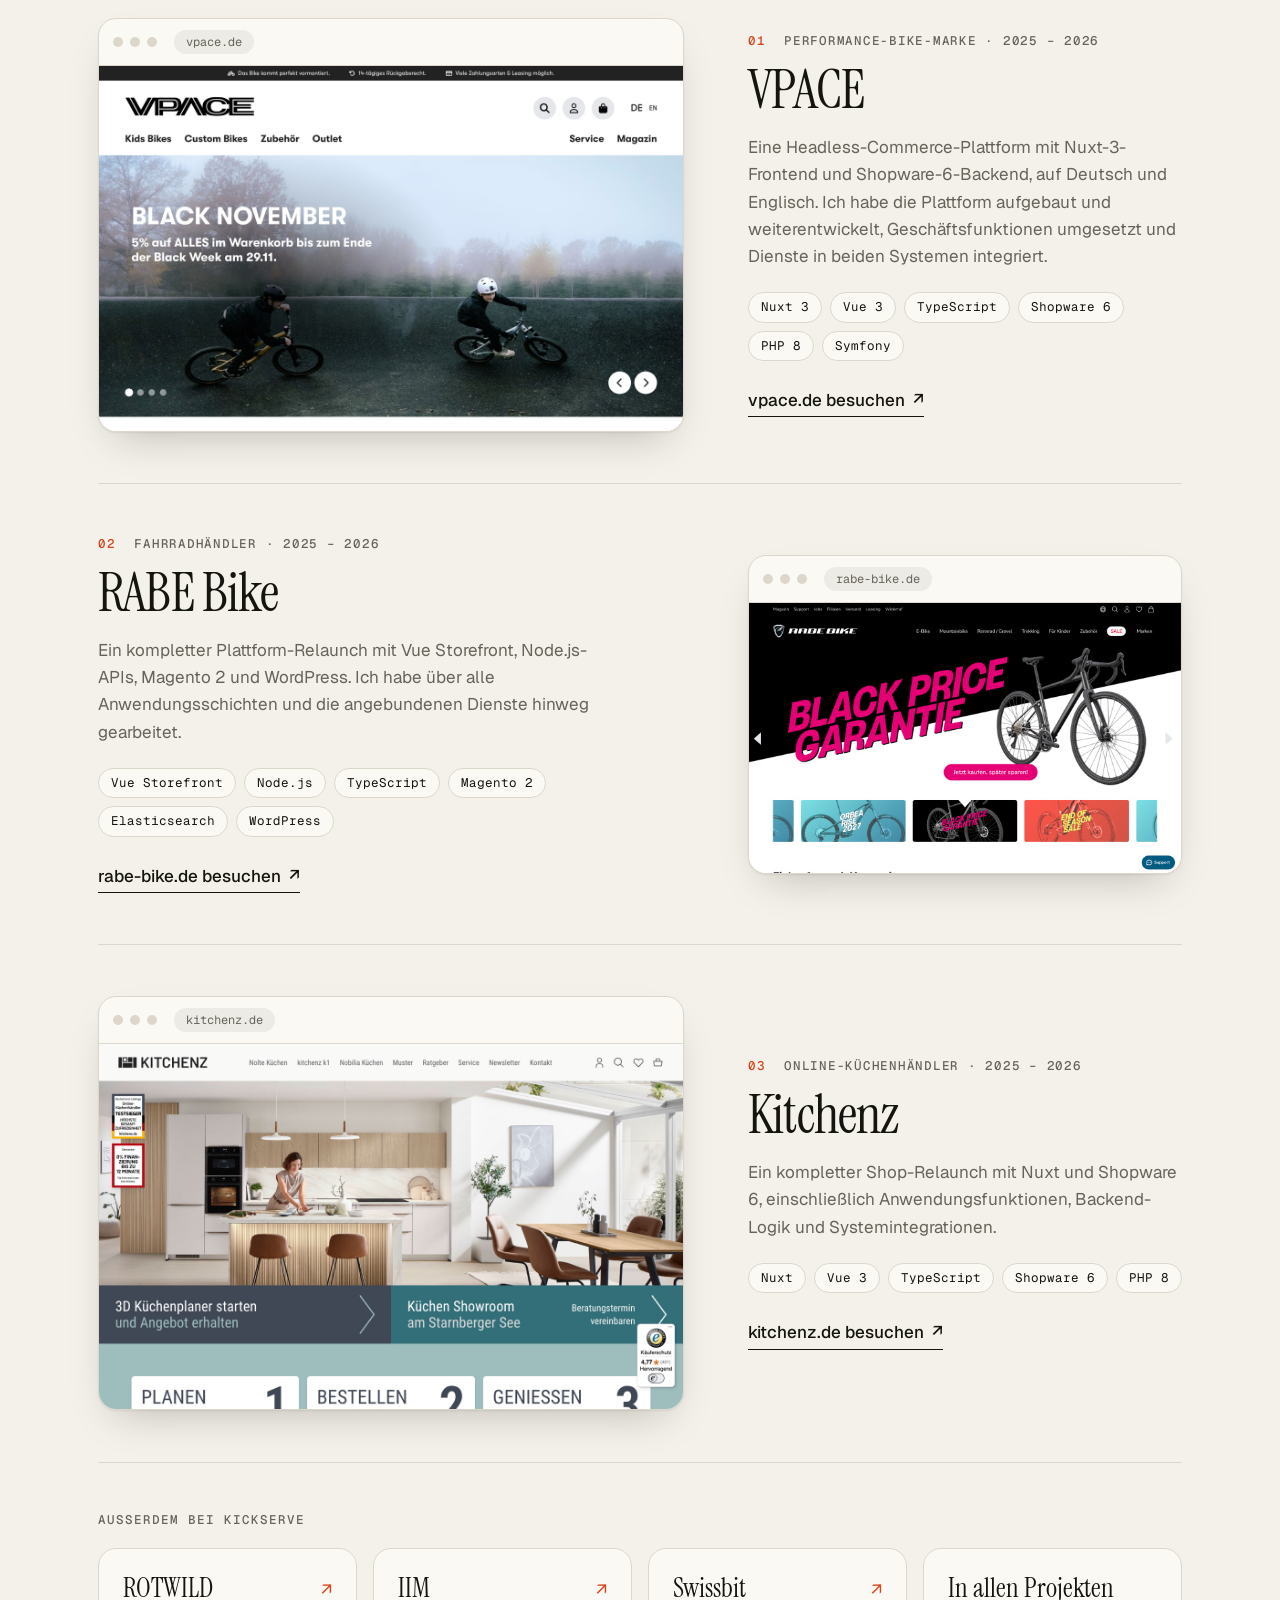
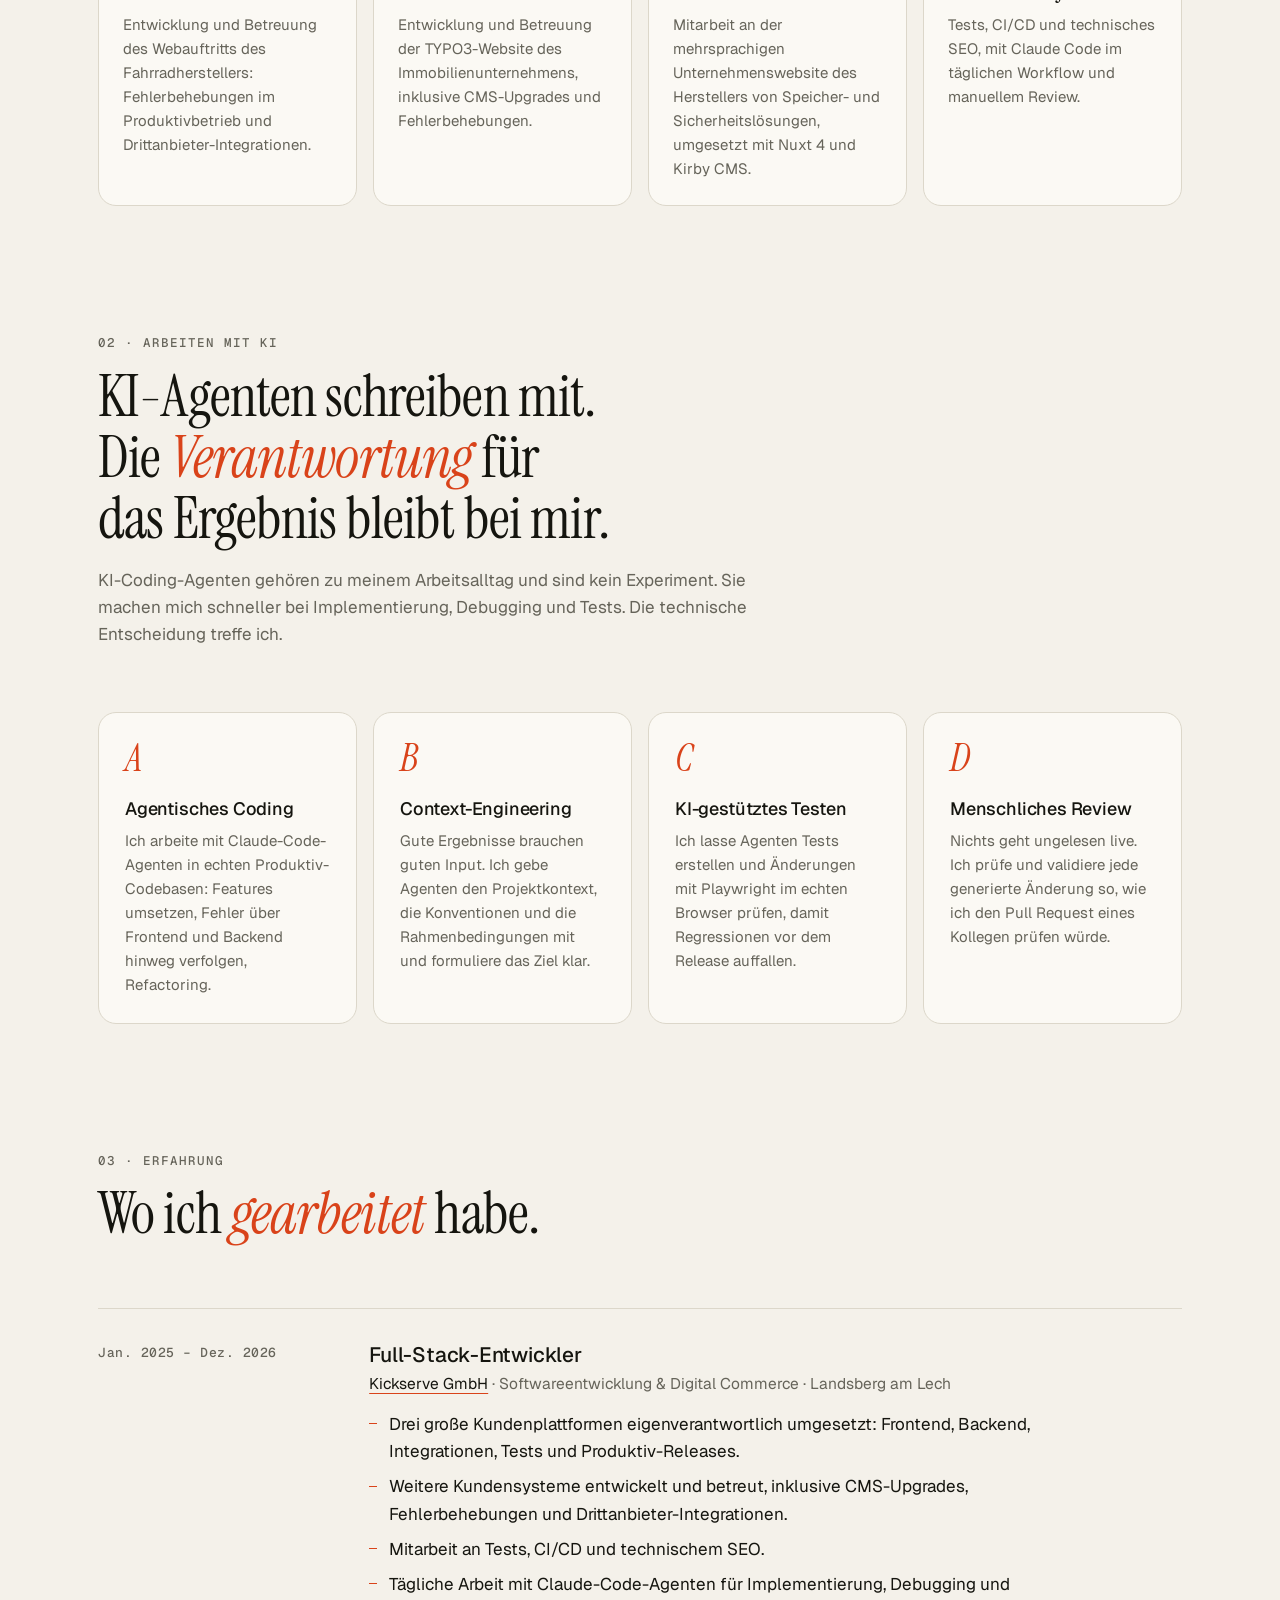
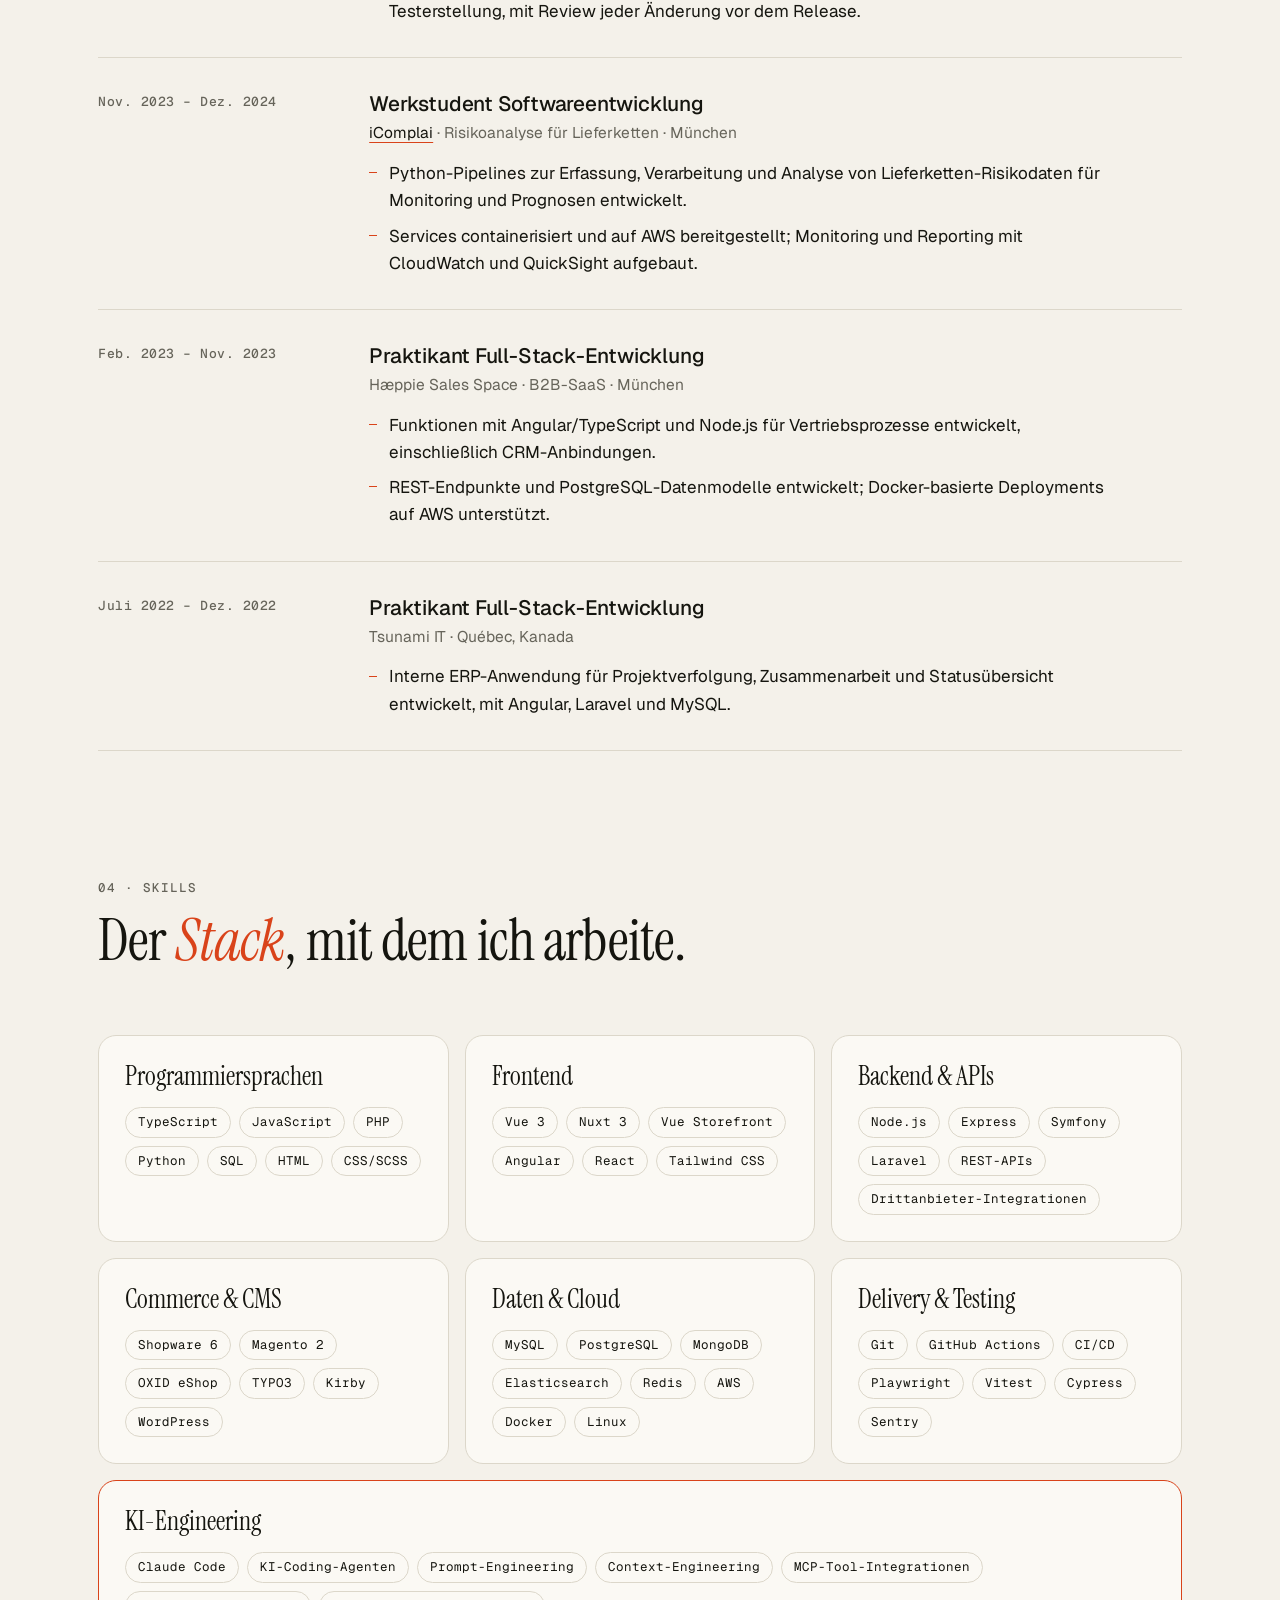
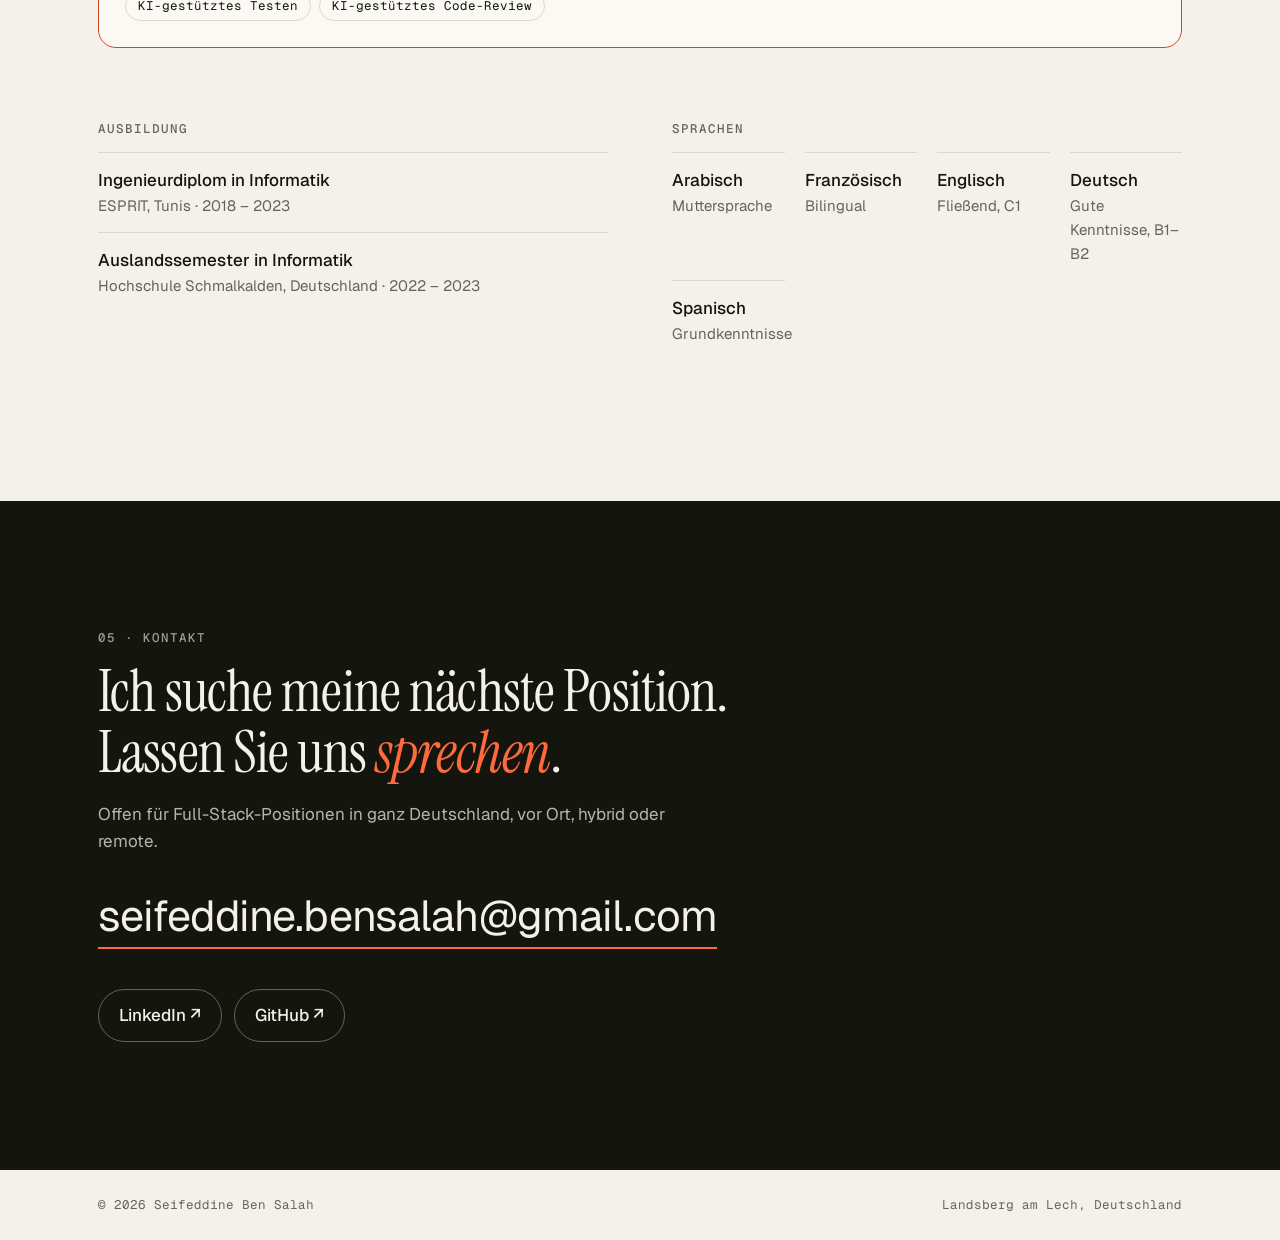
==== commit 4d557664: "feat: add Swissbit project" ====
--- a/de/index.html
+++ b/de/index.html
@@ -124,7 +124,7 @@
 
     <section class="stats wrap" aria-label="Eckdaten">
       <div class="stat reveal"><b>3+</b><span>Jahre Erfahrung mit produktiven Web-Apps</span></div>
-      <div class="stat reveal"><b>5</b><span>Kundenprojekte, vom Headless-Shop bis zur CMS-Website</span></div>
+      <div class="stat reveal"><b>6</b><span>Kundenprojekte, vom Headless-Shop bis zur CMS-Website</span></div>
       <div class="stat reveal"><b>5</b><span>Sprachen, von Arabisch bis Deutsch</span></div>
     </section>
 
@@ -224,6 +224,11 @@
             <p>Entwicklung und Betreuung der TYPO3-Website des Immobilienunternehmens, inklusive CMS-Upgrades
               und Fehlerbehebungen.</p>
           </a>
+          <a class="mini" href="https://www.swissbit.com/" target="_blank" rel="noopener">
+            <h4>Swissbit <span aria-hidden="true">↗</span></h4>
+            <p>Mitarbeit an der mehrsprachigen Unternehmenswebsite des Herstellers von Speicher- und
+              Sicherheitslösungen, umgesetzt mit Nuxt 4 und Kirby CMS.</p>
+          </a>
           <div class="mini">
             <h4>In allen Projekten</h4>
             <p>Tests, CI/CD und technisches SEO, mit Claude Code im täglichen Workflow und manuellem Review.</p>
--- a/assets/style.css
+++ b/assets/style.css
@@ -248,7 +248,7 @@
 .link:hover span, .mini:hover h4 span, .contact__links a:hover span { transform: translate(3px, -3px); }
 
 .more { border-top: 1px solid var(--line); padding-top: clamp(28px, 4vw, 48px); }
-.more__grid { display: grid; grid-template-columns: repeat(3, 1fr); gap: 16px; margin-top: 20px; }
+.more__grid { display: grid; grid-template-columns: repeat(4, 1fr); gap: 16px; margin-top: 20px; }
 .mini {
   display: block; text-decoration: none; padding: 24px;
   border: 1px solid var(--line); border-radius: var(--radius); background: var(--bg-raised);
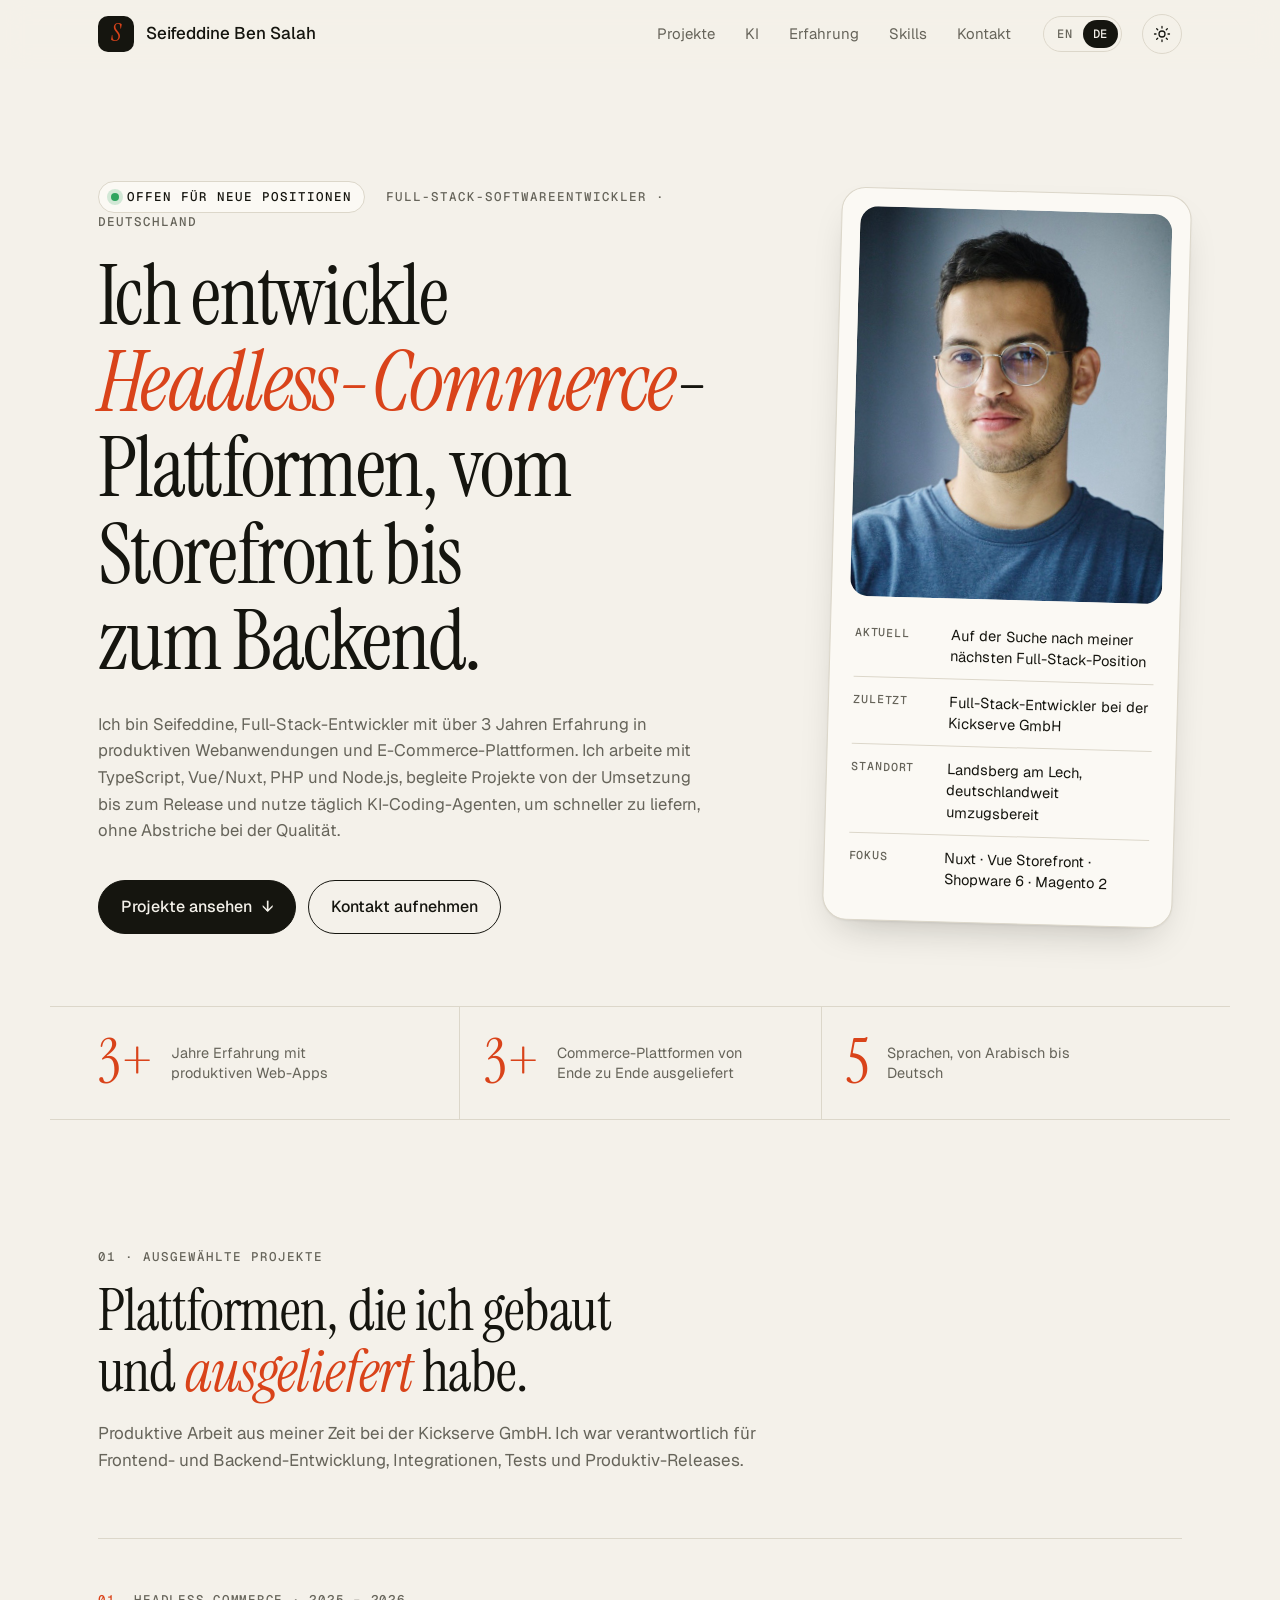
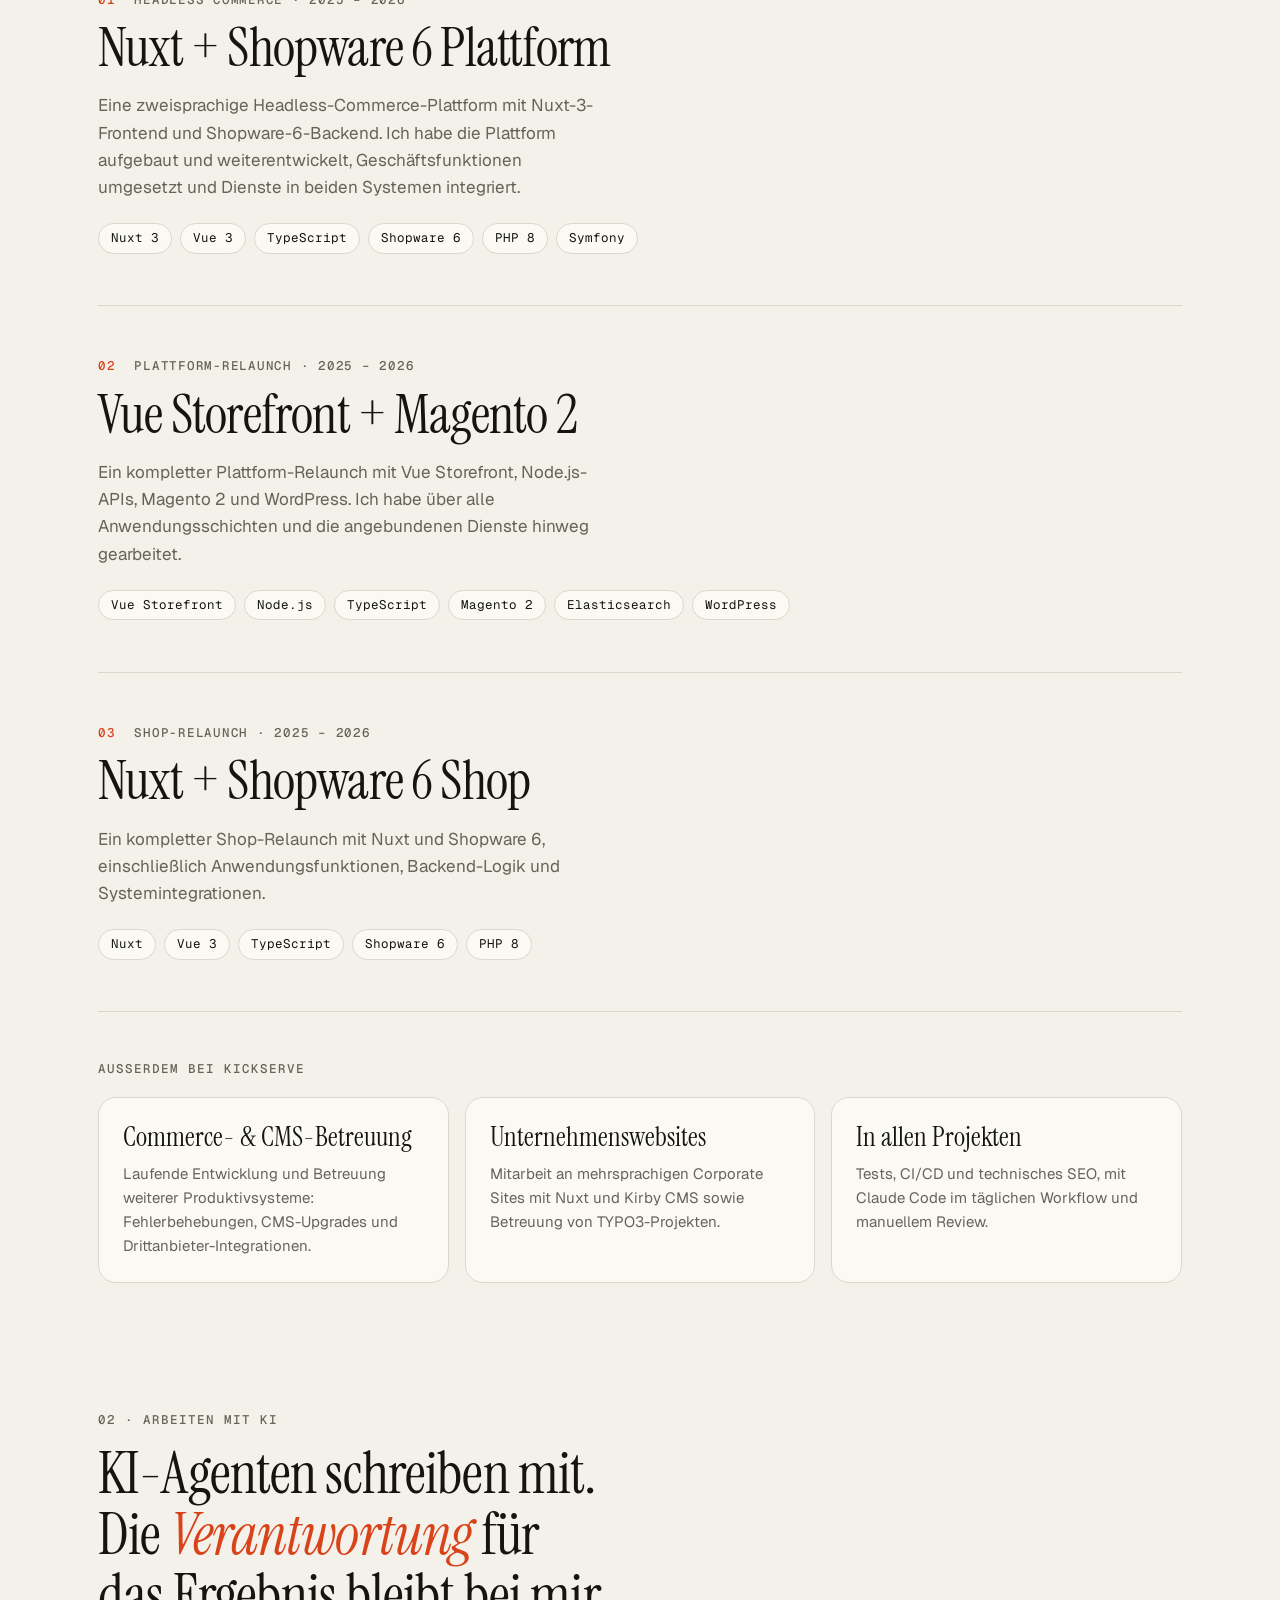
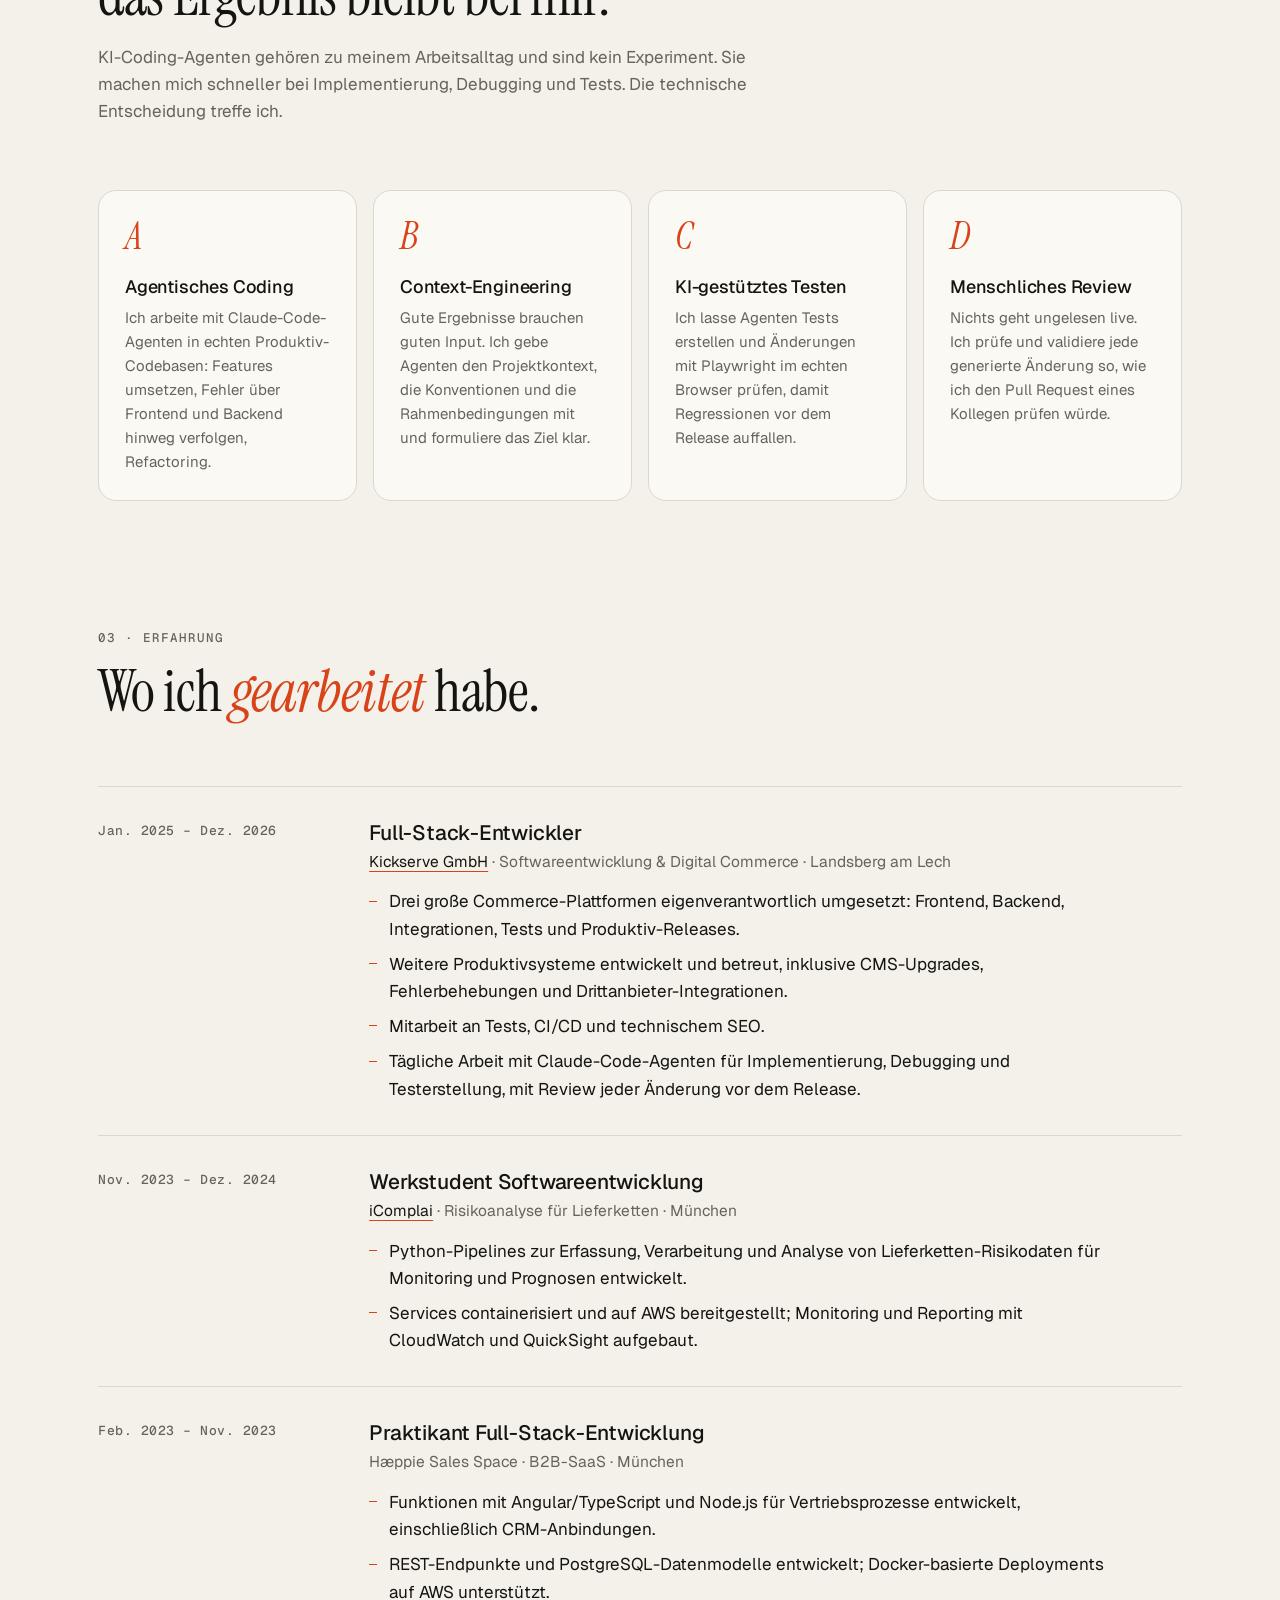
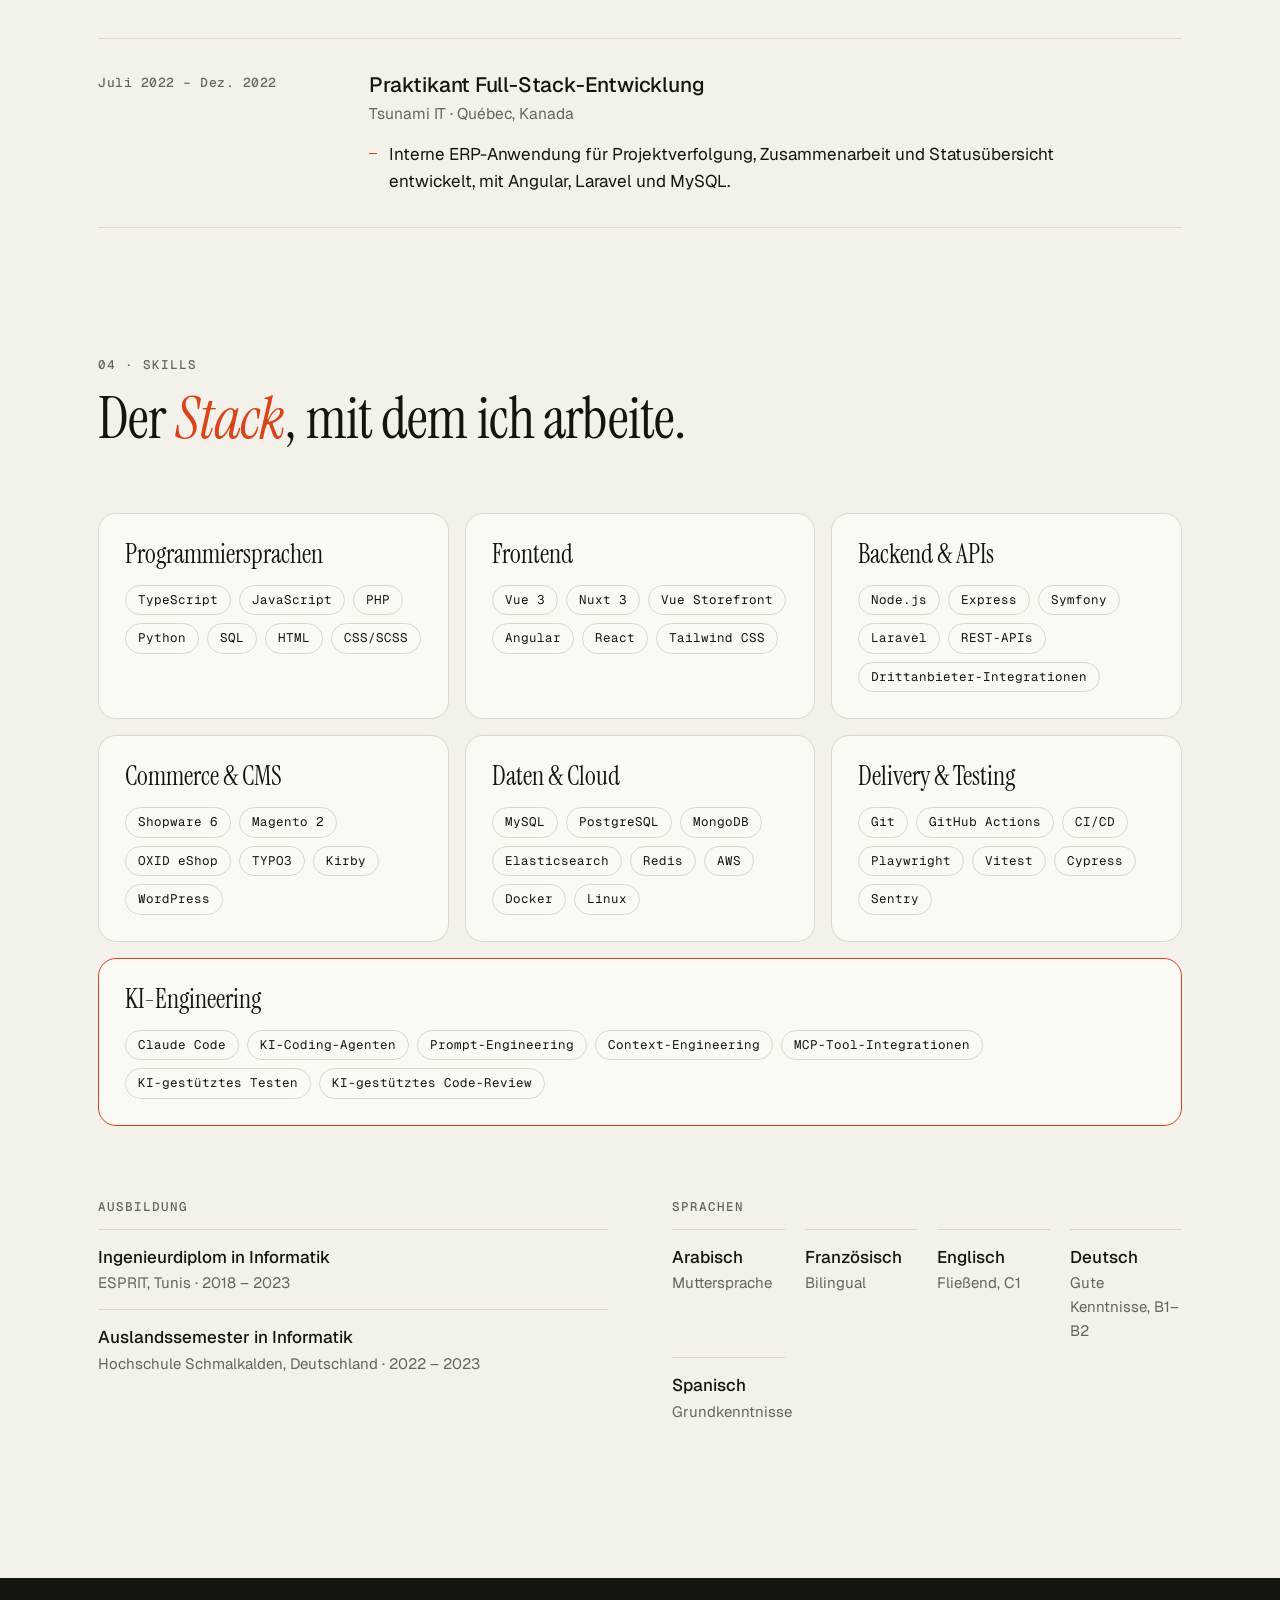
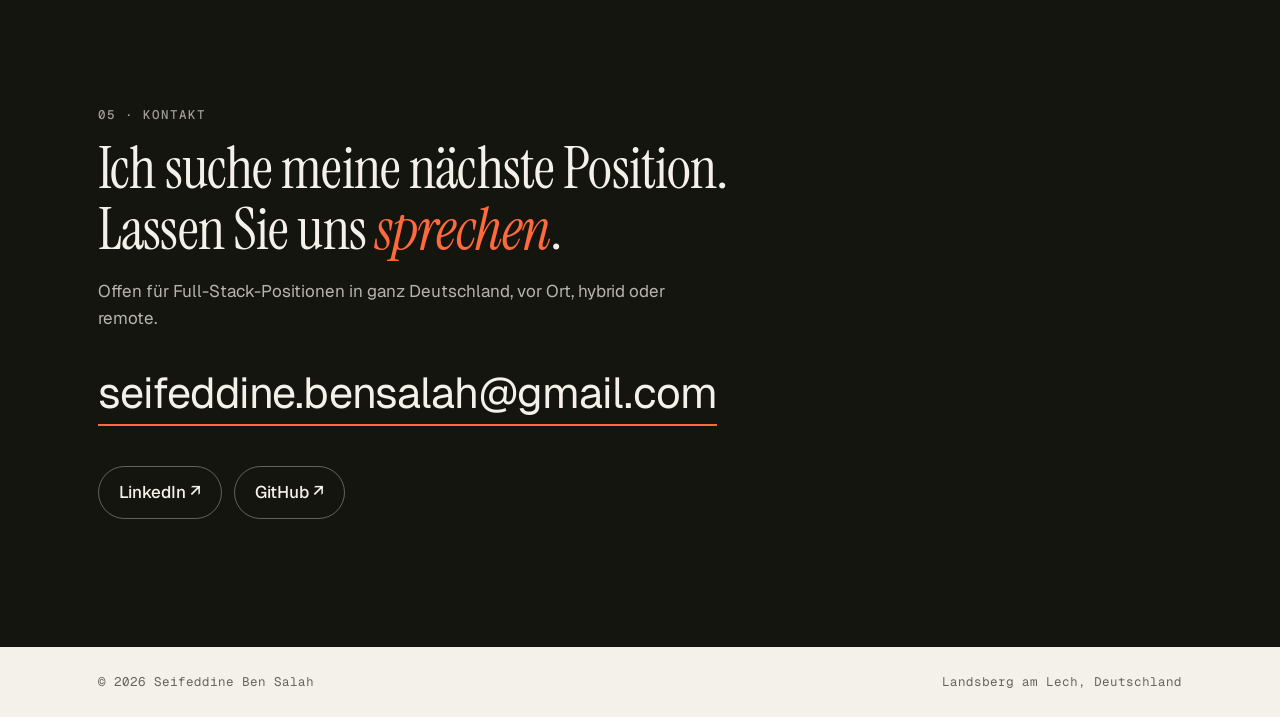
==== commit 56f1ab82: "Remove Kickserve customer references from EN and DE portfolio pages." ====
--- a/de/index.html
+++ b/de/index.html
@@ -17,7 +17,7 @@
   <meta property="og:description"
     content="Ich entwickle Headless-Commerce-Plattformen mit TypeScript, Vue/Nuxt, PHP und Node.js.">
   <meta property="og:url" content="https://seifeddinebs.github.io/myportfolio/de/">
-  <meta property="og:image" content="https://seifeddinebs.github.io/myportfolio/img/vpace.jpg">
+  <meta property="og:image" content="https://seifeddinebs.github.io/myportfolio/img/profile.jpg">
 
   <link rel="canonical" href="https://seifeddinebs.github.io/myportfolio/de/">
   <link rel="alternate" hreflang="en" href="https://seifeddinebs.github.io/myportfolio/en/">
@@ -124,7 +124,7 @@
 
     <section class="stats wrap" aria-label="Eckdaten">
       <div class="stat reveal"><b>3+</b><span>Jahre Erfahrung mit produktiven Web-Apps</span></div>
-      <div class="stat reveal"><b>6</b><span>Kundenprojekte, vom Headless-Shop bis zur CMS-Website</span></div>
+      <div class="stat reveal"><b>3+</b><span>Commerce-Plattformen von Ende zu Ende ausgeliefert</span></div>
       <div class="stat reveal"><b>5</b><span>Sprachen, von Arabisch bis Deutsch</span></div>
     </section>
 
@@ -132,23 +132,18 @@
     <section class="section wrap" id="work">
       <header class="section__head reveal">
         <p class="eyebrow">01 · Ausgewählte Projekte</p>
-        <h2>Shops, die ich gebaut habe und die <em>heute live</em> sind.</h2>
-        <p class="section__note">Kundenplattformen aus meiner Zeit bei der Kickserve GmbH. Ich war verantwortlich
+        <h2>Plattformen, die ich gebaut und <em>ausgeliefert</em> habe.</h2>
+        <p class="section__note">Produktive Arbeit aus meiner Zeit bei der Kickserve GmbH. Ich war verantwortlich
           für Frontend- und Backend-Entwicklung, Integrationen, Tests und Produktiv-Releases.</p>
       </header>
 
       <article class="project reveal">
-        <a class="shot" href="https://www.vpace.de/" target="_blank" rel="noopener"
-          aria-label="vpace.de in neuem Tab öffnen">
-          <span class="shot__bar"><i></i><i></i><i></i><span>vpace.de</span></span>
-          <img src="../img/vpace.jpg" width="1280" height="800" loading="lazy" alt="Startseite des VPACE-Onlineshops">
-        </a>
         <div class="project__body">
-          <p class="project__meta"><span>01</span> Performance-Bike-Marke · 2025 – 2026</p>
-          <h3>VPACE</h3>
-          <p>Eine Headless-Commerce-Plattform mit Nuxt-3-Frontend und Shopware-6-Backend, auf Deutsch und
-            Englisch. Ich habe die Plattform aufgebaut und weiterentwickelt, Geschäftsfunktionen umgesetzt und
-            Dienste in beiden Systemen integriert.</p>
+          <p class="project__meta"><span>01</span> Headless Commerce · 2025 – 2026</p>
+          <h3>Nuxt + Shopware 6 Plattform</h3>
+          <p>Eine zweisprachige Headless-Commerce-Plattform mit Nuxt-3-Frontend und Shopware-6-Backend. Ich
+            habe die Plattform aufgebaut und weiterentwickelt, Geschäftsfunktionen umgesetzt und Dienste in
+            beiden Systemen integriert.</p>
           <ul class="tags">
             <li>Nuxt 3</li>
             <li>Vue 3</li>
@@ -157,21 +152,13 @@
             <li>PHP 8</li>
             <li>Symfony</li>
           </ul>
-          <a class="link" href="https://www.vpace.de/" target="_blank" rel="noopener">vpace.de besuchen <span
-              aria-hidden="true">↗</span></a>
         </div>
       </article>
 
-      <article class="project project--flip reveal">
-        <a class="shot" href="https://www.rabe-bike.de/" target="_blank" rel="noopener"
-          aria-label="rabe-bike.de in neuem Tab öffnen">
-          <span class="shot__bar"><i></i><i></i><i></i><span>rabe-bike.de</span></span>
-          <img src="../img/rabe.jpg" width="1280" height="800" loading="lazy"
-            alt="Startseite des RABE-Bike-Onlineshops">
-        </a>
+      <article class="project reveal">
         <div class="project__body">
-          <p class="project__meta"><span>02</span> Fahrradhändler · 2025 – 2026</p>
-          <h3>RABE Bike</h3>
+          <p class="project__meta"><span>02</span> Plattform-Relaunch · 2025 – 2026</p>
+          <h3>Vue Storefront + Magento 2</h3>
           <p>Ein kompletter Plattform-Relaunch mit Vue Storefront, Node.js-APIs, Magento 2 und WordPress. Ich
             habe über alle Anwendungsschichten und die angebundenen Dienste hinweg gearbeitet.</p>
           <ul class="tags">
@@ -182,21 +169,13 @@
             <li>Elasticsearch</li>
             <li>WordPress</li>
           </ul>
-          <a class="link" href="https://www.rabe-bike.de/" target="_blank" rel="noopener">rabe-bike.de besuchen <span
-              aria-hidden="true">↗</span></a>
         </div>
       </article>
 
       <article class="project reveal">
-        <a class="shot" href="https://www.kitchenz.de/" target="_blank" rel="noopener"
-          aria-label="kitchenz.de in neuem Tab öffnen">
-          <span class="shot__bar"><i></i><i></i><i></i><span>kitchenz.de</span></span>
-          <img src="../img/kitchenz.jpg" width="1280" height="800" loading="lazy"
-            alt="Startseite des Kitchenz-Onlineshops">
-        </a>
         <div class="project__body">
-          <p class="project__meta"><span>03</span> Online-Küchenhändler · 2025 – 2026</p>
-          <h3>Kitchenz</h3>
+          <p class="project__meta"><span>03</span> Shop-Relaunch · 2025 – 2026</p>
+          <h3>Nuxt + Shopware 6 Shop</h3>
           <p>Ein kompletter Shop-Relaunch mit Nuxt und Shopware 6, einschließlich Anwendungsfunktionen,
             Backend-Logik und Systemintegrationen.</p>
           <ul class="tags">
@@ -206,29 +185,22 @@
             <li>Shopware 6</li>
             <li>PHP 8</li>
           </ul>
-          <a class="link" href="https://www.kitchenz.de/" target="_blank" rel="noopener">kitchenz.de besuchen <span
-              aria-hidden="true">↗</span></a>
         </div>
       </article>
 
       <div class="more reveal">
         <p class="eyebrow">Außerdem bei Kickserve</p>
         <div class="more__grid">
-          <a class="mini" href="https://www.rotwild.com/" target="_blank" rel="noopener">
-            <h4>ROTWILD <span aria-hidden="true">↗</span></h4>
-            <p>Entwicklung und Betreuung des Webauftritts des Fahrradherstellers: Fehlerbehebungen im
-              Produktivbetrieb und Drittanbieter-Integrationen.</p>
-          </a>
-          <a class="mini" href="https://iim.de/" target="_blank" rel="noopener">
-            <h4>IIM <span aria-hidden="true">↗</span></h4>
-            <p>Entwicklung und Betreuung der TYPO3-Website des Immobilienunternehmens, inklusive CMS-Upgrades
-              und Fehlerbehebungen.</p>
-          </a>
-          <a class="mini" href="https://www.swissbit.com/" target="_blank" rel="noopener">
-            <h4>Swissbit <span aria-hidden="true">↗</span></h4>
-            <p>Mitarbeit an der mehrsprachigen Unternehmenswebsite des Herstellers von Speicher- und
-              Sicherheitslösungen, umgesetzt mit Nuxt 4 und Kirby CMS.</p>
-          </a>
+          <div class="mini">
+            <h4>Commerce- &amp; CMS-Betreuung</h4>
+            <p>Laufende Entwicklung und Betreuung weiterer Produktivsysteme: Fehlerbehebungen, CMS-Upgrades
+              und Drittanbieter-Integrationen.</p>
+          </div>
+          <div class="mini">
+            <h4>Unternehmenswebsites</h4>
+            <p>Mitarbeit an mehrsprachigen Corporate Sites mit Nuxt und Kirby CMS sowie Betreuung von
+              TYPO3-Projekten.</p>
+          </div>
           <div class="mini">
             <h4>In allen Projekten</h4>
             <p>Tests, CI/CD und technisches SEO, mit Claude Code im täglichen Workflow und manuellem Review.</p>
@@ -290,9 +262,9 @@
             <p class="job__org"><a href="https://kickserve.de/" target="_blank" rel="noopener">Kickserve GmbH</a>
               · Softwareentwicklung &amp; Digital Commerce · Landsberg am Lech</p>
             <ul>
-              <li>Drei große Kundenplattformen eigenverantwortlich umgesetzt: Frontend, Backend,
+              <li>Drei große Commerce-Plattformen eigenverantwortlich umgesetzt: Frontend, Backend,
                 Integrationen, Tests und Produktiv-Releases.</li>
-              <li>Weitere Kundensysteme entwickelt und betreut, inklusive CMS-Upgrades, Fehlerbehebungen und
+              <li>Weitere Produktivsysteme entwickelt und betreut, inklusive CMS-Upgrades, Fehlerbehebungen und
                 Drittanbieter-Integrationen.</li>
               <li>Mitarbeit an Tests, CI/CD und technischem SEO.</li>
               <li>Tägliche Arbeit mit Claude-Code-Agenten für Implementierung, Debugging und Testerstellung,
--- a/assets/style.css
+++ b/assets/style.css
@@ -201,10 +201,13 @@
 
 /* ---------- Projects ---------- */
 .project {
-  display: grid; grid-template-columns: minmax(0, 1.35fr) minmax(0, 1fr);
+  display: grid; grid-template-columns: 1fr;
   gap: clamp(24px, 5vw, 72px); align-items: center;
   padding-block: clamp(28px, 4vw, 52px);
   border-top: 1px solid var(--line);
+}
+.project:has(.shot) {
+  grid-template-columns: minmax(0, 1.35fr) minmax(0, 1fr);
 }
 .project--flip .shot { order: 2; }
 
@@ -248,7 +251,7 @@
 .link:hover span, .mini:hover h4 span, .contact__links a:hover span { transform: translate(3px, -3px); }
 
 .more { border-top: 1px solid var(--line); padding-top: clamp(28px, 4vw, 48px); }
-.more__grid { display: grid; grid-template-columns: repeat(4, 1fr); gap: 16px; margin-top: 20px; }
+.more__grid { display: grid; grid-template-columns: repeat(3, 1fr); gap: 16px; margin-top: 20px; }
 .mini {
   display: block; text-decoration: none; padding: 24px;
   border: 1px solid var(--line); border-radius: var(--radius); background: var(--bg-raised);
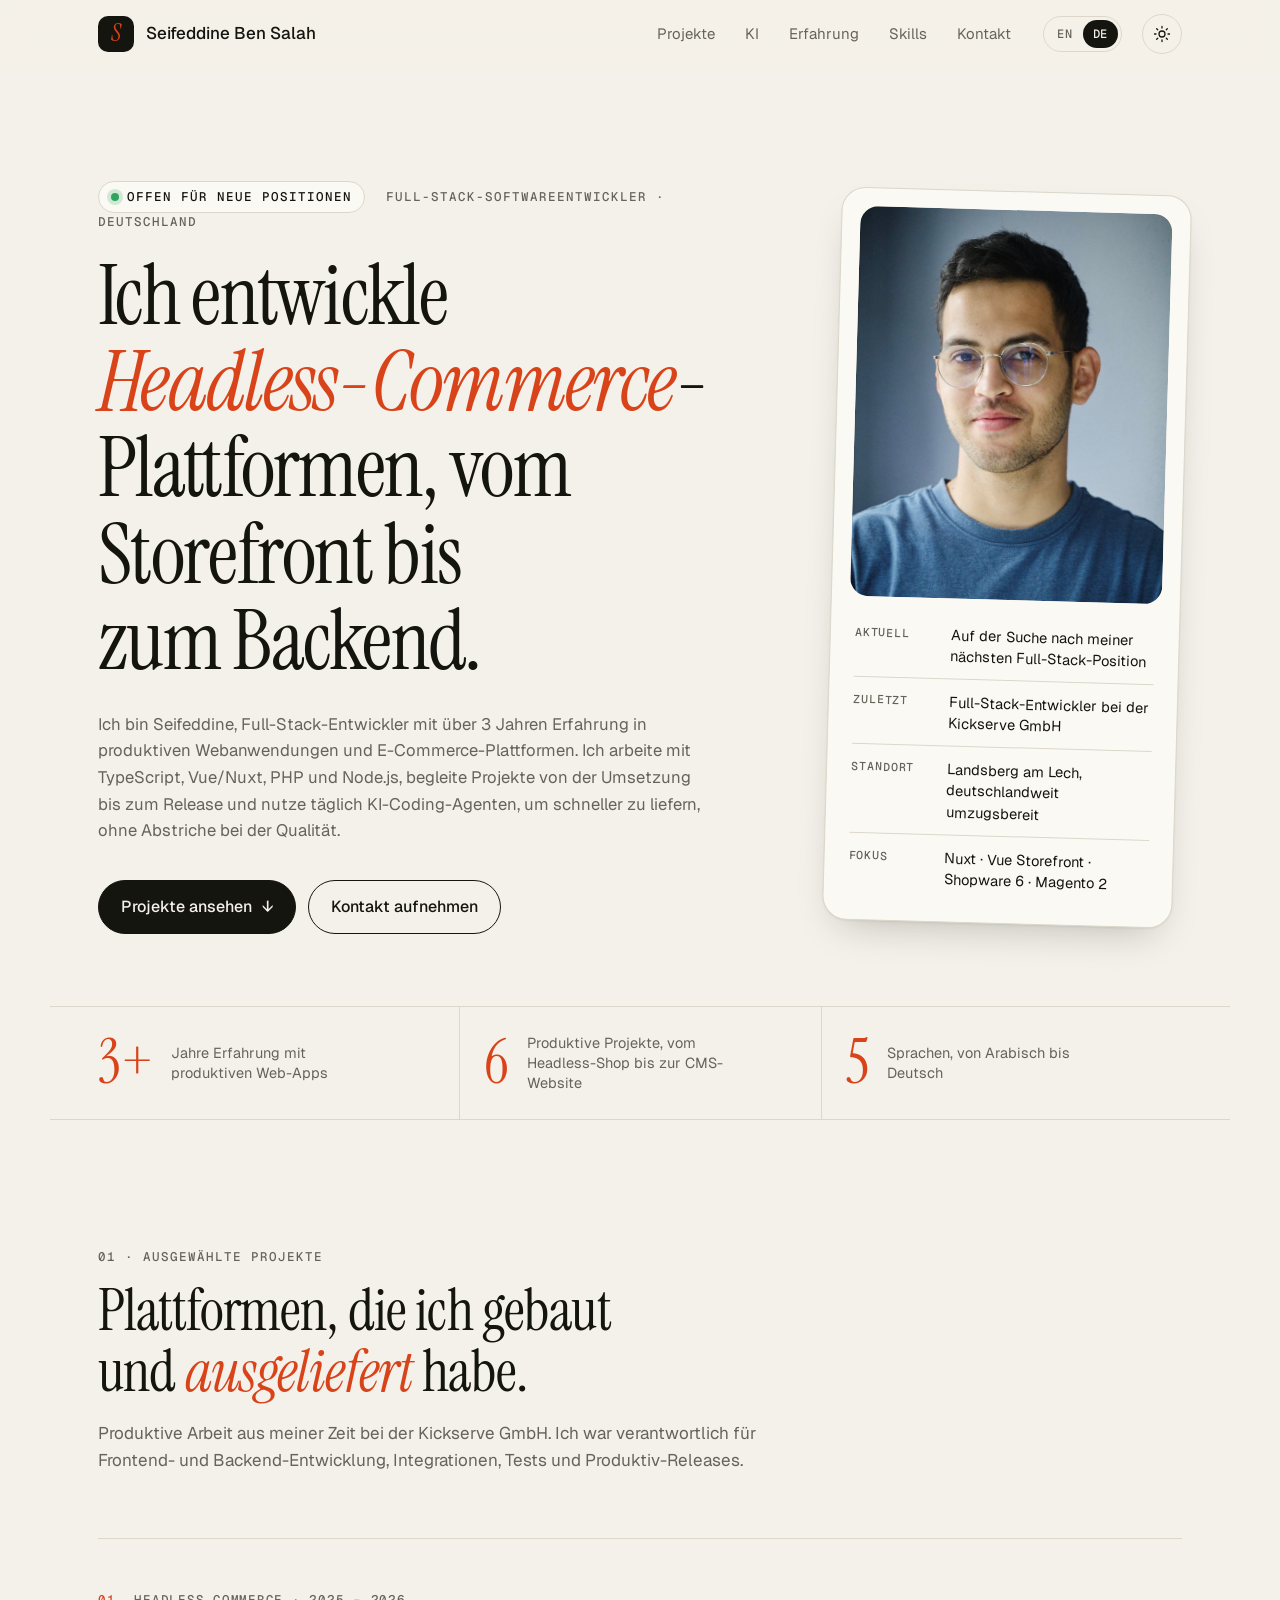
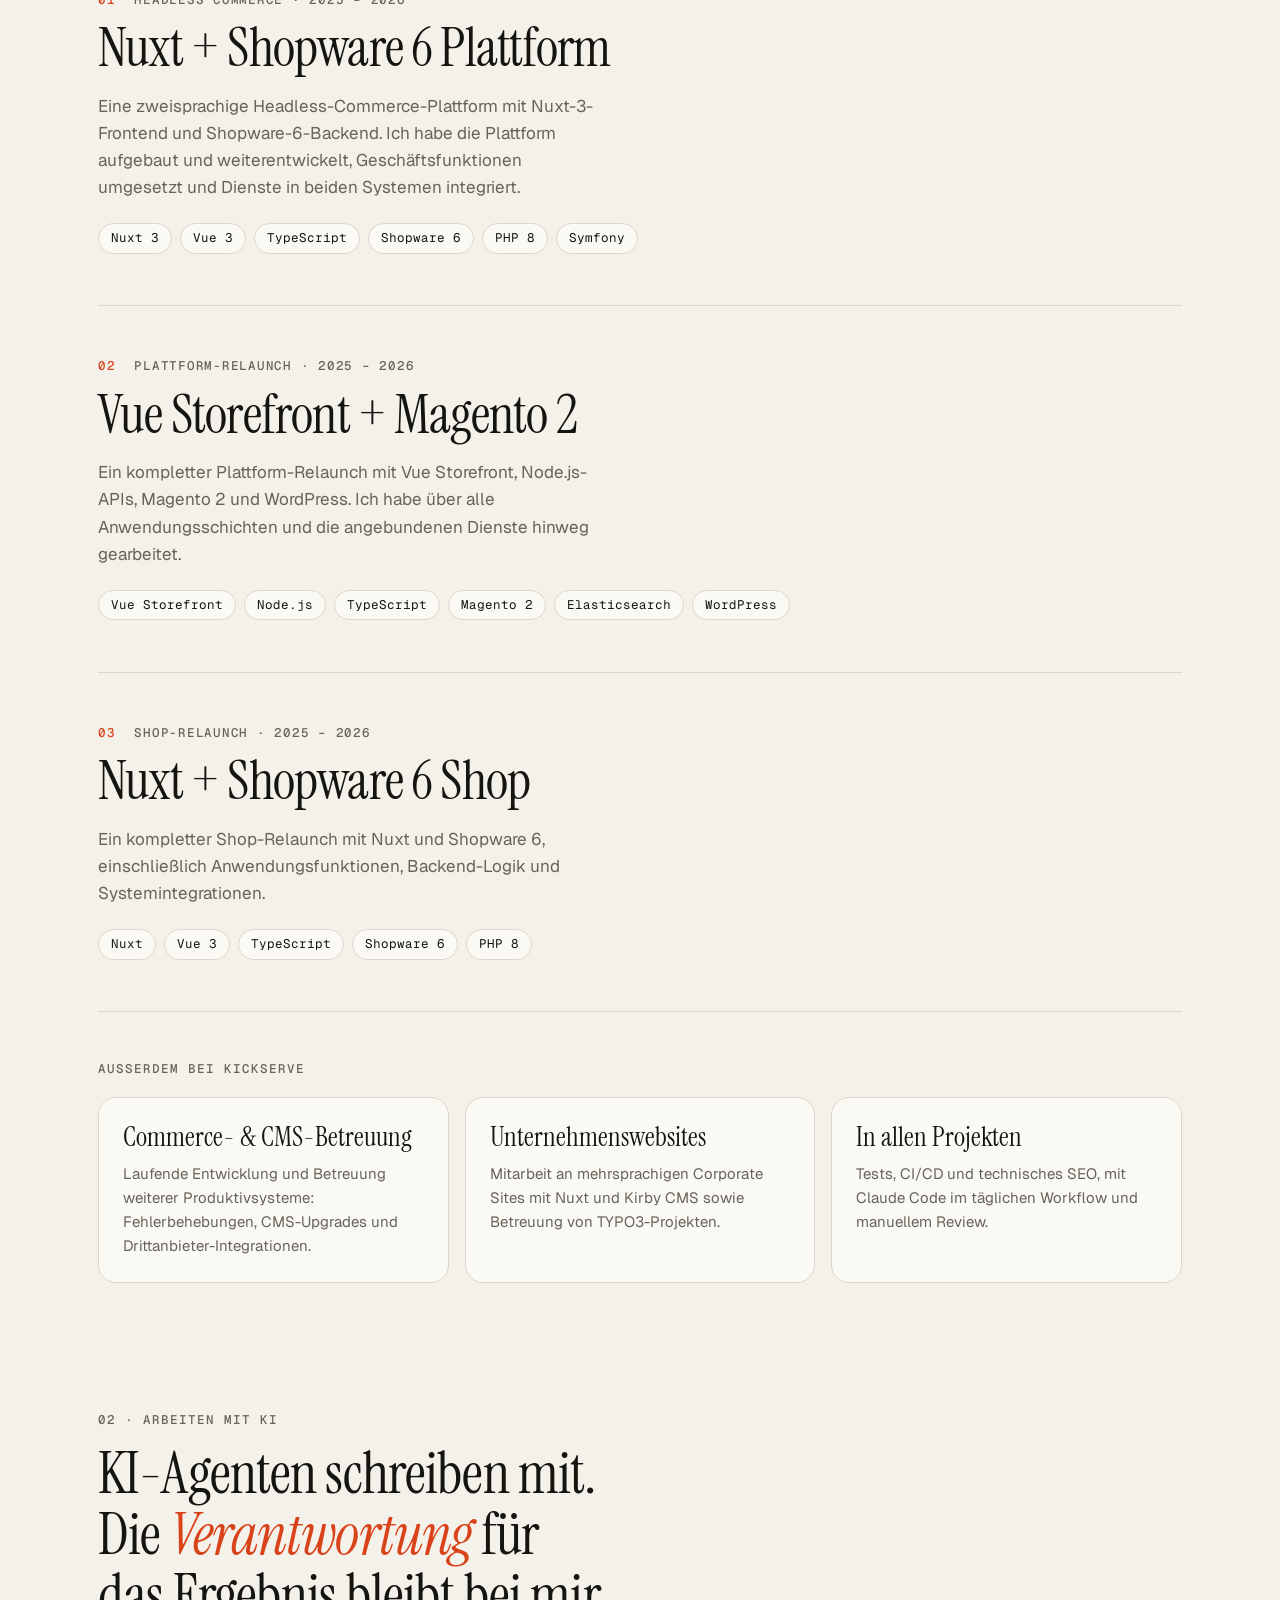
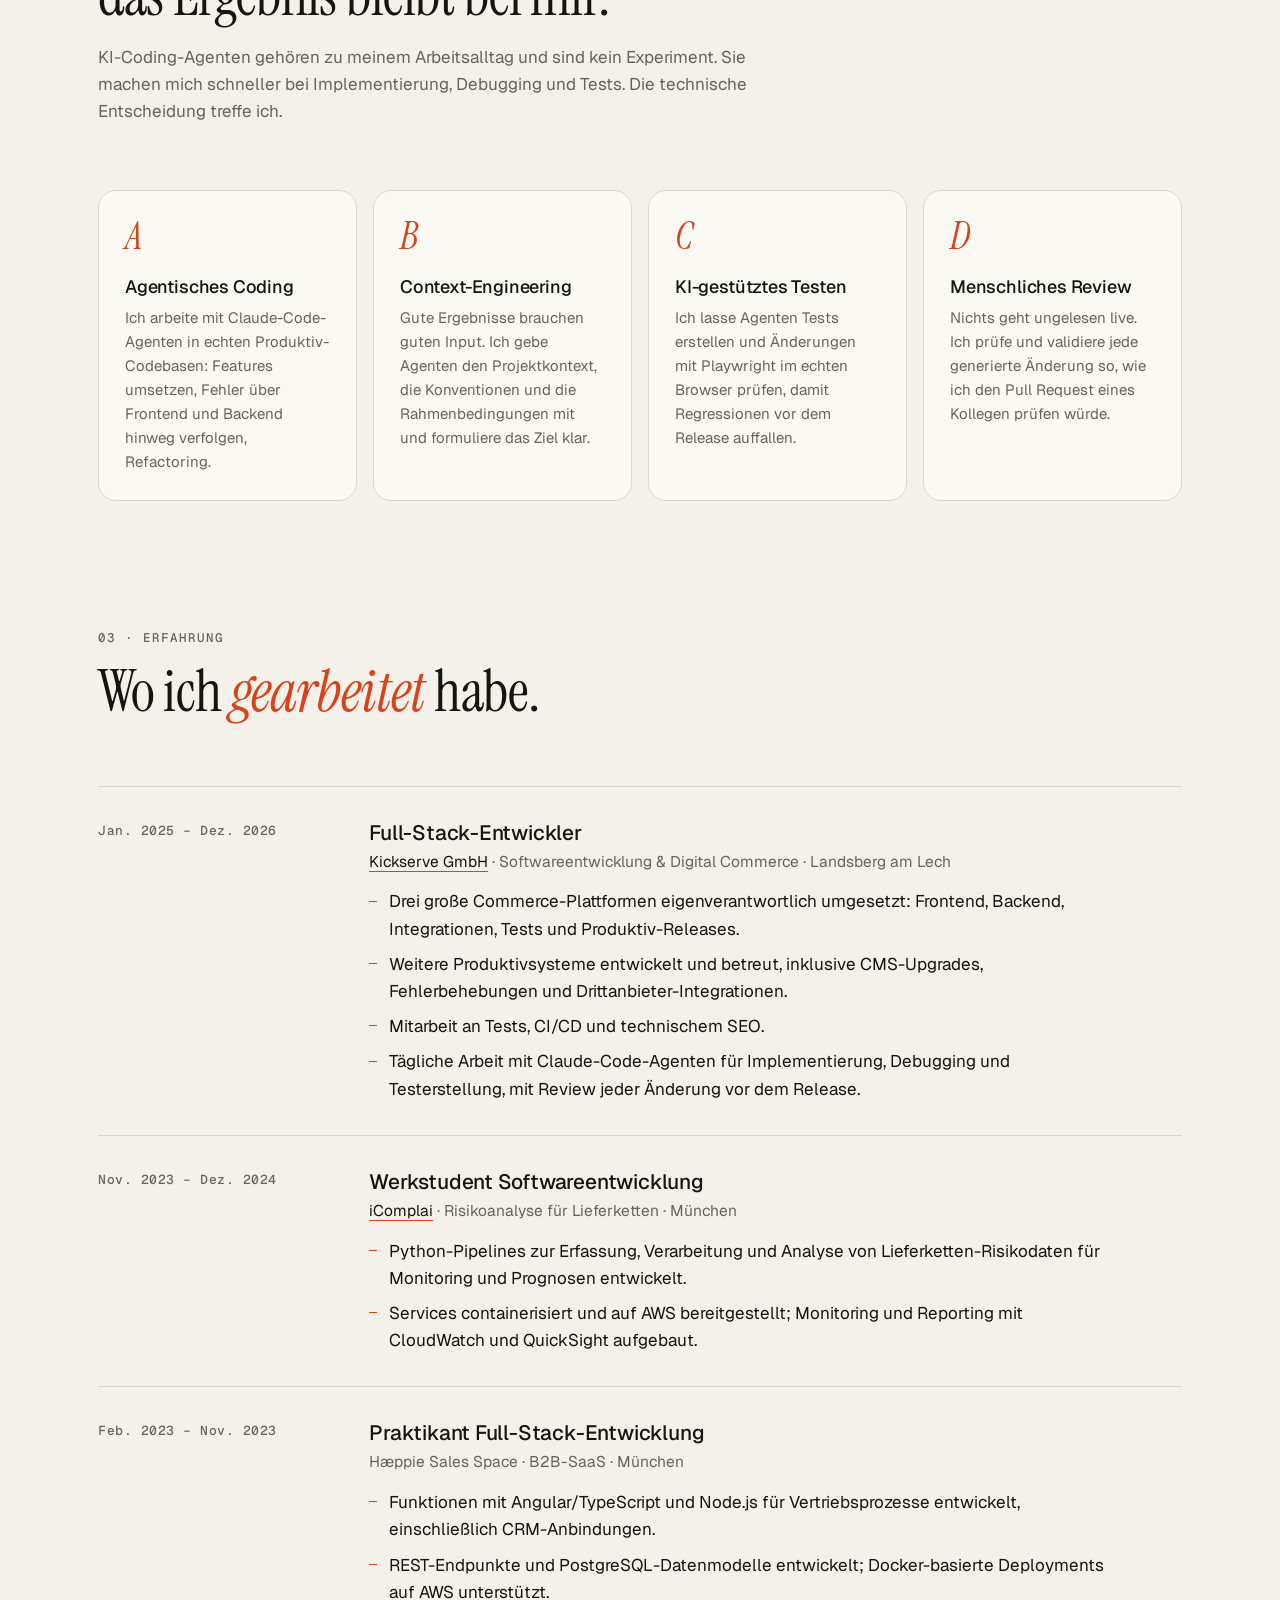
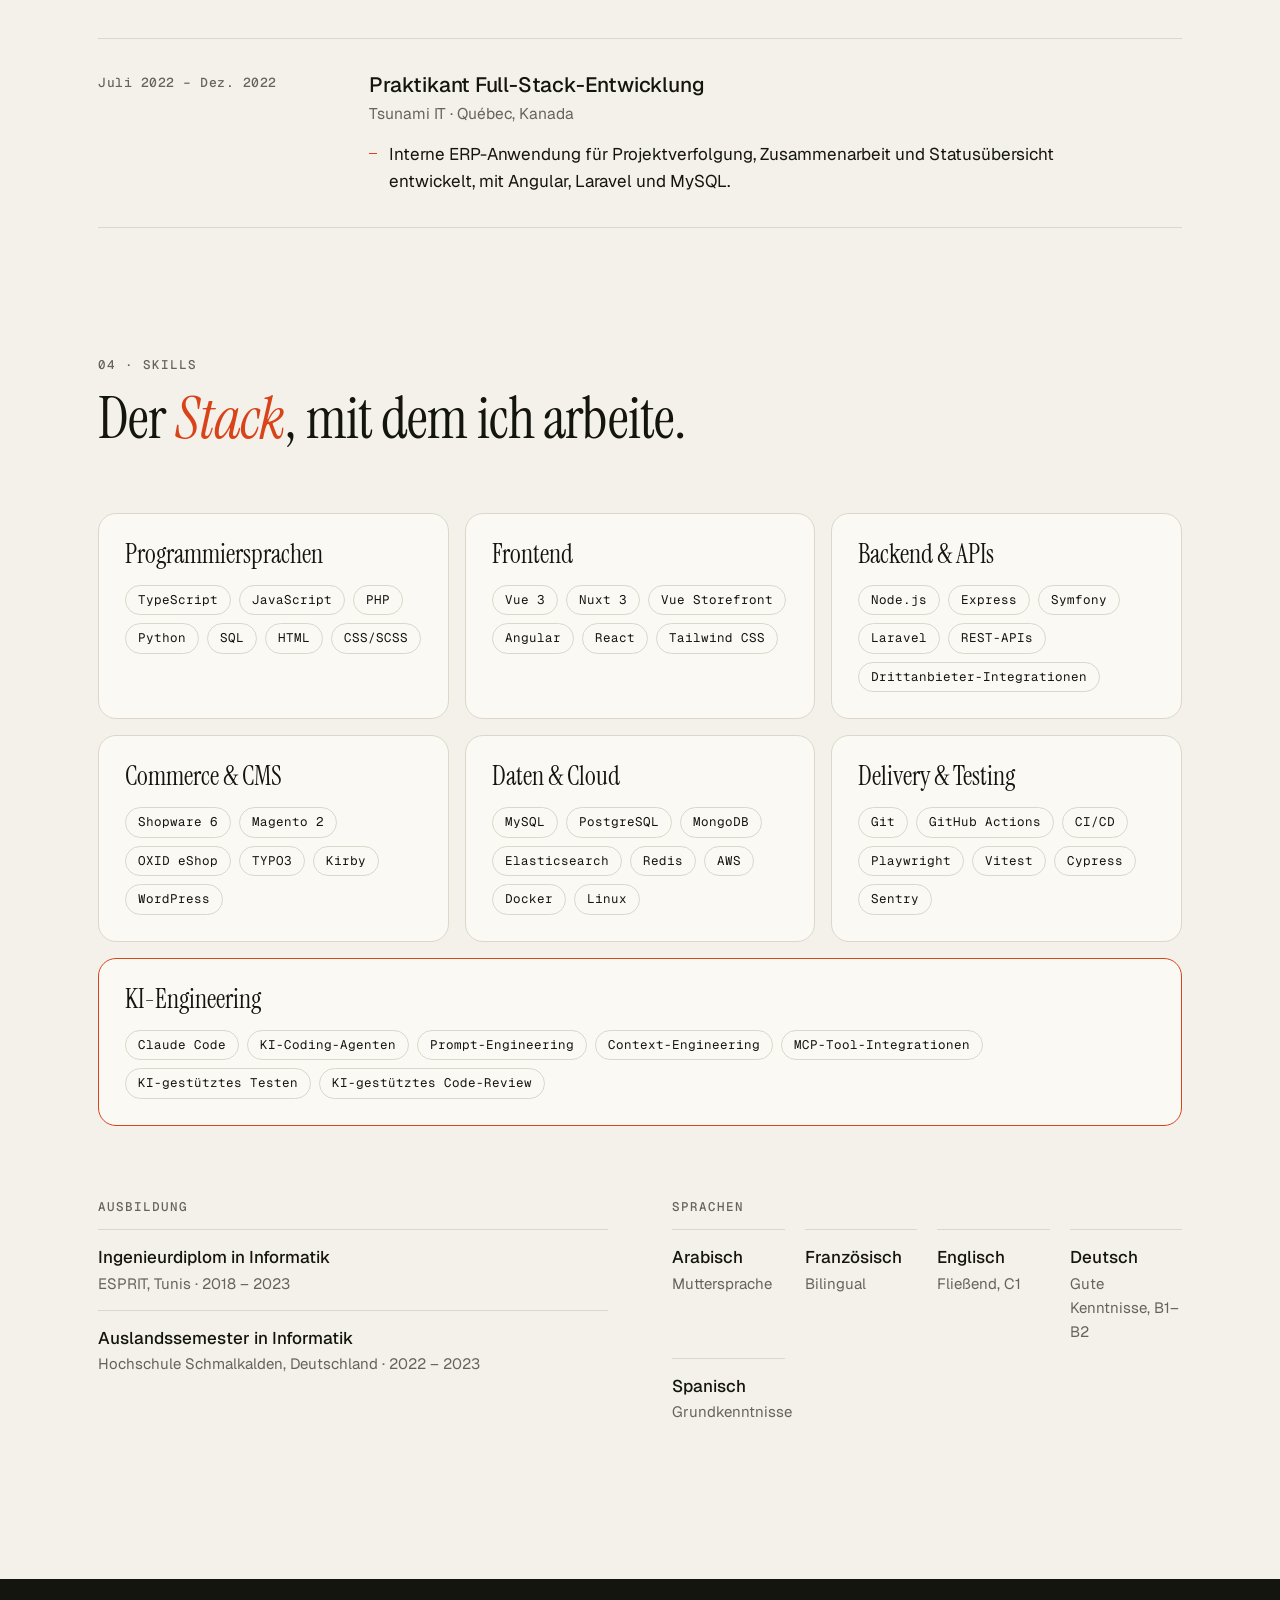
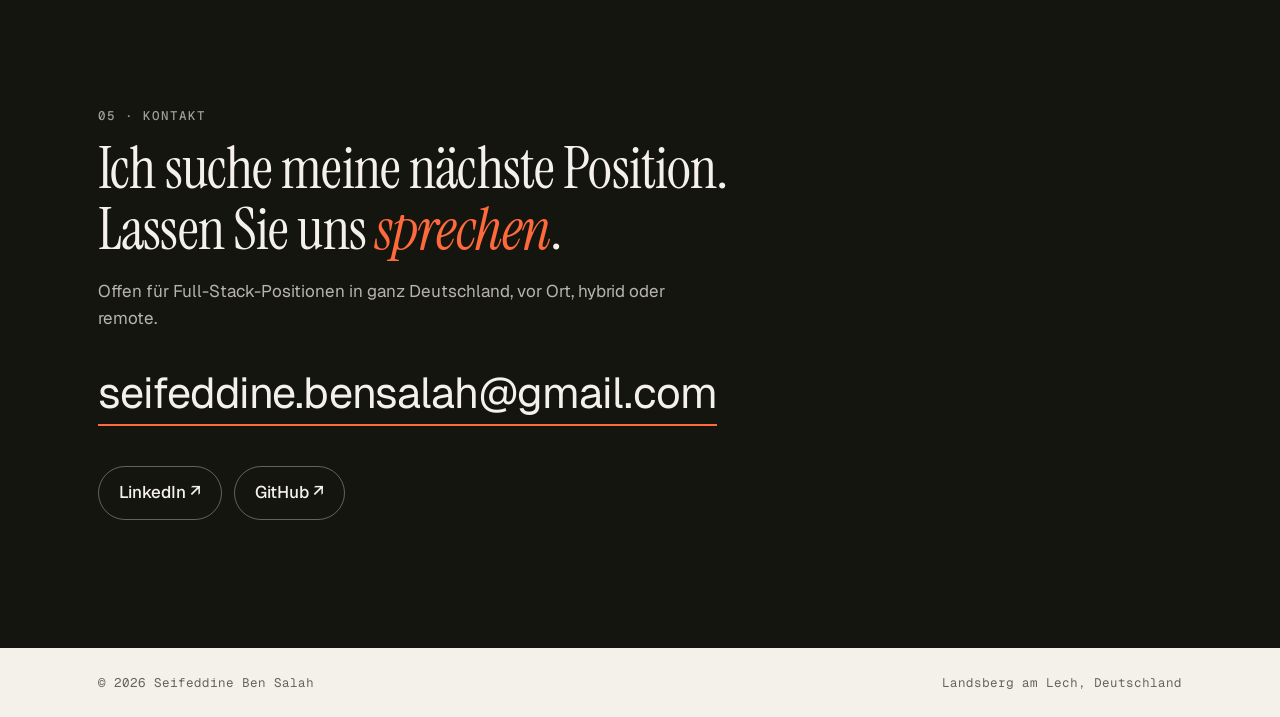
==== commit 5d69d361: "Restore 6-project stat with anonymized wording." ====
--- a/de/index.html
+++ b/de/index.html
@@ -124,7 +124,7 @@
 
     <section class="stats wrap" aria-label="Eckdaten">
       <div class="stat reveal"><b>3+</b><span>Jahre Erfahrung mit produktiven Web-Apps</span></div>
-      <div class="stat reveal"><b>3+</b><span>Commerce-Plattformen von Ende zu Ende ausgeliefert</span></div>
+      <div class="stat reveal"><b>6</b><span>Produktive Projekte, vom Headless-Shop bis zur CMS-Website</span></div>
       <div class="stat reveal"><b>5</b><span>Sprachen, von Arabisch bis Deutsch</span></div>
     </section>
 
